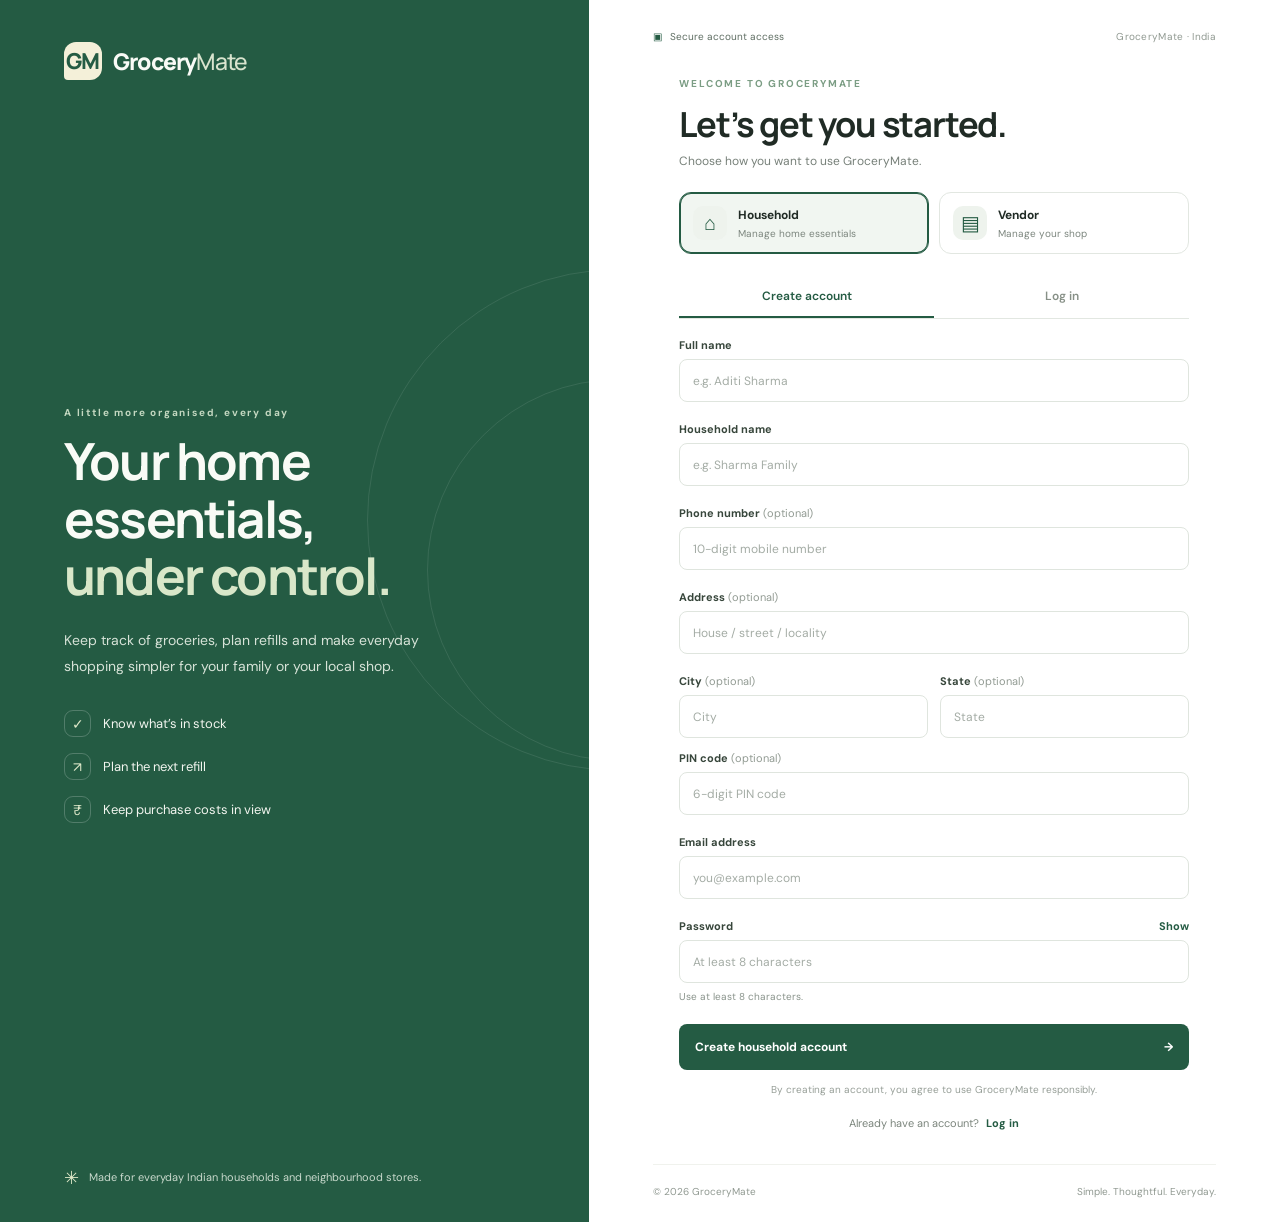
==== src/main/resources/static/user-dashboard.html @ ab4fe879 "feat: initial commit for GroceryMate project" ====
<!DOCTYPE html>
<html lang="en">
<head>
    <meta charset="UTF-8">
    <meta name="viewport" content="width=device-width, initial-scale=1">
    <title>GroceryMate | User Dashboard</title>
    <link rel="stylesheet" href="dashboard.css">
</head>
<body>
<header>
    <h1>GroceryMate</h1>
    <nav>
        <a href="#essentials">My Essentials</a>
        <a href="#alerts">Low Stock</a>
        <a href="#add-item">Add Item</a>
        <button onclick="logout()">Logout</button>
    </nav>
</header>

<main>
    <h2 id="welcome">My Household Dashboard</h2>
    <p>Manage household essentials and predict when they need replenishing.</p>

    <section class="stats">
        <article><h3>Tracked Essentials</h3><p id="totalItems">0</p></article>
        <article><h3>Low Stock</h3><p id="lowItems">0</p></article>
        <article><h3>Monthly Spending</h3><p id="monthlySpend">₹0.00</p></article>
        <article><h3>Upcoming Purchases</h3><p id="upcomingItems">0</p></article>
    </section>

    <section id="essentials">
        <h2>My Household Essentials</h2>
        <p class="legend">
            <span class="stock-dot green"></span> More than 7 days
            <span class="stock-dot amber"></span> 4–7 days
            <span class="stock-dot red"></span> 0–3 days
        </p>
        <div class="table-scroll">
            <table>
                <thead>
                <tr>
                    <th>Item</th>
                    <th>Remaining Stock</th>
                    <th>Estimated Duration</th>
                    <th>Stock Status</th>
                    <th>Purchase Date</th>
                    <th>Last Purchase Price</th>
                    <th>Estimated Refill</th>
                    <th>Reminder Days</th>
                    <th>Next Stock Check</th>
                </tr>
                </thead>
                <tbody id="itemsBody">
                    <tr><td colspan="9">Loading items...</td></tr>
                </tbody>
            </table>
        </div>
    </section>

    <section id="alerts">
        <h2>Low-Stock Alerts</h2>
        <ul id="alertsList"></ul>
    </section>

    <section id="upcoming">
        <h2>Upcoming Purchases</h2>
        <ul id="upcomingList"></ul>
    </section>

    <section id="add-item">
        <h2>Add Household Essential</h2>
        <p>Enter the item information below. Fields marked * are required.</p>

        <form id="itemForm">
            <div class="form-grid">
                <div class="field">
                    <label for="itemName">Item Name *</label>
                    <input id="itemName" name="item_name" maxlength="255" required placeholder="e.g. Atta">
                </div>

                <div class="field">
                    <label for="quantity">Remaining Quantity *</label>
                    <input id="quantity" name="quantity_remaining" type="number" min="0" step="0.01" required placeholder="e.g. 5">
                </div>

                <div class="field">
                    <label for="unit">Unit *</label>
                    <select id="unit" name="unit" required>
                        <option value="kg">Kilogram (kg)</option>
                        <option value="g">Gram (g)</option>
                        <option value="L">Litre (L)</option>
                        <option value="ml">Millilitre (ml)</option>
                        <option value="packet">Packet</option>
                        <option value="piece">Piece</option>
                        <option value="bottle">Bottle</option>
                        <option value="unit">Unit</option>
                    </select>
                </div>

                <div class="field">
                    <label for="purchaseDate">Purchase Date</label>
                    <input id="purchaseDate" name="purchase_date" type="date">
                </div>

                <div class="field">
                    <label for="lastPrice">Last Purchase Price (₹)</label>
                    <input id="lastPrice" name="last_purchase_price" type="number" min="0" step="0.01" placeholder="e.g. 250">
                </div>

                <div class="field">
                    <label for="duration">Expected Duration (days) *</label>
                    <input id="duration" name="expected_duration_days" type="number" min="1" step="1" value="30" required>
                </div>

                <div class="field">
                    <label for="refillDate">Estimated Refill Date</label>
                    <input id="refillDate" name="estimated_refill_date" type="date">
                </div>

                <div class="field">
                    <label for="reminderDays">Reminder Before (days) *</label>
                    <input id="reminderDays" name="reminder_days_before" type="number" min="0" step="1" value="3" required>
                </div>

                <div class="field">
                    <label for="stockCheck">Next Stock Check</label>
                    <input id="stockCheck" name="next_stock_check_at" type="datetime-local">
                </div>
            </div>

            <!-- Dedicated container for buttons -->
            <div class="form-actions">
                <button type="submit">Save Item</button>
                <button type="reset" class="secondary">Clear Form</button>
            </div>
        </form>
        <p id="message" role="status" aria-live="polite"></p>
    </section>
</main>

<script src="api.js"></script>
<script src="user-dashboard.js"></script>
</body>
</html>


<!-- 
<!DOCTYPE html>
<html lang="en">
<head>
    <meta charset="UTF-8">
    <meta name="viewport" content="width=device-width, initial-scale=1">
    <title>GroceryMate | User Dashboard</title>
    <link rel="stylesheet" href="dashboard.css">
</head>
<body>
<header>
    <h1>GroceryMate</h1>
    <nav>
        <a href="#essentials">My Essentials</a>
        <a href="#alerts">Low Stock</a>
        <a href="#add-item">Add Item</a>
        <button onclick="logout()">Logout</button>
    </nav>
</header>

<main>
    <h2 id="welcome">My Household Dashboard</h2>
    <p>Manage household essentials and predict when they need replenishing.</p>

    <section class="stats">
        <article><h3>Tracked Essentials</h3><p id="totalItems">0</p></article>
        <article><h3>Low Stock</h3><p id="lowItems">0</p></article>
        <article><h3>Monthly Spending</h3><p id="monthlySpend">₹0.00</p></article>
        <article><h3>Upcoming Purchases</h3><p id="upcomingItems">0</p></article>
    </section>

    <section id="essentials">
        <h2>My Household Essentials</h2>
        <p class="legend">
            <span class="stock-dot green"></span> More than 7 days
            <span class="stock-dot amber"></span> 4–7 days
            <span class="stock-dot red"></span> 0–3 days
        </p>
        <div class="table-scroll">
            <table>
                <thead>
                <tr>
                    <th>Item</th>
                    <th>Remaining Stock</th>
                    <th>Estimated Duration</th>
                    <th>Stock Status</th>
                    <th>Purchase Date</th>
                    <th>Last Purchase Price</th>
                    <th>Estimated Refill</th>
                    <th>Reminder Days</th>
                    <th>Next Stock Check</th>
                </tr>
                </thead>
                <tbody id="itemsBody">
                    <tr><td colspan="9">Loading items...</td></tr>
                </tbody>
            </table>
        </div>
    </section>

    <section id="alerts">
        <h2>Low-Stock Alerts</h2>
        <ul id="alertsList"></ul>
    </section>

    <section id="upcoming">
        <h2>Upcoming Purchases</h2>
        <ul id="upcomingList"></ul>
    </section>

    <section id="add-item">
        <h2>Add Household Essential</h2>
        <p>Enter the item information below. Fields marked * are required.</p>

        <form id="itemForm">
            <div class="form-grid">
                <div class="field">
                    <label for="itemName">Item Name *</label>
                    <input id="itemName" name="item_name"
                           maxlength="255" required placeholder="e.g. Atta">
                </div>

                <div class="field">
                    <label for="quantity">Remaining Quantity *</label>
                    <input id="quantity" name="quantity_remaining"
                           type="number" min="0" step="0.01" required
                           placeholder="e.g. 5">
                </div>

                <div class="field">
                    <label for="unit">Unit *</label>
                    <select id="unit" name="unit" required>
                        <option value="kg">Kilogram (kg)</option>
                        <option value="g">Gram (g)</option>
                        <option value="L">Litre (L)</option>
                        <option value="ml">Millilitre (ml)</option>
                        <option value="packet">Packet</option>
                        <option value="piece">Piece</option>
                        <option value="bottle">Bottle</option>
                        <option value="unit">Unit</option>
                    </select>
                </div>

                <div class="field">
                    <label for="purchaseDate">Purchase Date</label>
                    <input id="purchaseDate" name="purchase_date" type="date">
                </div>

                <div class="field">
                    <label for="lastPrice">Last Purchase Price (₹)</label>
                    <input id="lastPrice" name="last_purchase_price"
                           type="number" min="0" step="0.01"
                           placeholder="e.g. 250">
                </div>

                <div class="field">
                    <label for="duration">Expected Duration (days) *</label>
                    <input id="duration" name="expected_duration_days"
                           type="number" min="1" step="1" value="30" required>
                </div>

                <div class="field">
                    <label for="refillDate">Estimated Refill Date</label>
                    <input id="refillDate" name="estimated_refill_date"
                           type="date">
                </div>

                <div class="field">
                    <label for="reminderDays">Reminder Before (days) *</label>
                    <input id="reminderDays" name="reminder_days_before"
                           type="number" min="0" step="1" value="3" required>
                </div>

                <div class="field">
                    <label for="stockCheck">Next Stock Check</label>
                    <input id="stockCheck" name="next_stock_check_at"
                           type="datetime-local">
                </div>
            </div>

            <button type="submit">Save Item</button>
            <button type="reset" class="secondary">Clear Form</button>
        </form>
        <p id="message" role="status" aria-live="polite"></p>
    </section>
</main>

<script src="api.js"></script>
<script src="user-dashboard.js"></script>
</body>
</html> -->
---- src/main/resources/static/dashboard.css ----
body {
    margin: 0;
    font-family: Arial, sans-serif;
    background: #f4f8f4;
    color: #203329;
}

header {
    background: #17643c;
    color: white;
    padding: 18px 5%;
    display: flex;
    justify-content: space-between;
    align-items: center;
    flex-wrap: wrap;
}

header h1 {
    margin: 0;
}

nav {
    display: flex;
    gap: 16px;
    align-items: center;
    flex-wrap: wrap;
}

nav a {
    color: white;
    text-decoration: none;
    font-weight: 500;
}

button {
    background: #23834e;
    color: white;
    border: none;
    border-radius: 7px;
    padding: 10px 18px;
    cursor: pointer;
    font-size: 14px;
    font-weight: 600;
    transition: background 0.2s ease;
}

button:hover {
    background: #1c6d3f;
}

header button {
    background: white;
    color: #17643c;
}

header button:hover {
    background: #eaf1ec;
}

main {
    max-width: 1150px;
    margin: 30px auto;
    padding: 0 20px;
}

.stats {
    display: grid;
    grid-template-columns: repeat(4, minmax(0, 1fr));
    gap: 16px;
    margin: 20px 0;
}

article, section {
    background: white;
    padding: 20px;
    border-radius: 12px;
    box-shadow: 0 2px 9px rgba(0, 0, 0, 0.04);
    margin-bottom: 20px;
}

article p {
    font-size: 26px;
    font-weight: bold;
    color: #17643c;
    margin: 8px 0 0 0;
}

article h3 {
    margin: 0;
    font-size: 14px;
    color: #556c5d;
}

/* Form Styles */
form {
    display: block;
    width: 100%;
}

.form-grid {
    display: grid;
    grid-template-columns: repeat(3, minmax(0, 1fr));
    gap: 16px;
    margin: 20px 0;
}

.field {
    display: flex;
    flex-direction: column;
    gap: 7px;
}

.field label {
    font-size: 14px;
    font-weight: 600;
}

.field input,
.field select {
    width: 100%;
    min-width: 0;
    box-sizing: border-box;
    padding: 11px;
    border: 1px solid #ccd9ce;
    border-radius: 7px;
    background: white;
    font-size: 14px;
}

.field input:focus,
.field select:focus {
    outline: none;
    border-color: #23834e;
    box-shadow: 0 0 0 2px rgba(35, 131, 78, 0.15);
}

/* Button Placement & Actions */
.form-actions {
    display: flex;
    align-items: center;
    justify-content: flex-start;
    gap: 12px;
    margin-top: 20px;
}

.form-actions button {
    min-width: 130px;
    padding: 12px 20px;
    font-size: 15px;
}

button.secondary {
    background: #e8eee9;
    color: #203329;
}

button.secondary:hover {
    background: #d9e2db;
}

/* Table Styles */
.table-scroll {
    width: 100%;
    overflow-x: auto;
}

table {
    width: 100%;
    border-collapse: collapse;
}

.table-scroll table {
    min-width: 1000px;
}

th, td {
    text-align: left;
    padding: 12px;
    border-bottom: 1px solid #e4ece5;
}

th {
    background: #fafdfa;
    font-weight: 600;
}

/* Stock Badges & Indicators */
.stock-badge {
    display: inline-block;
    padding: 6px 9px;
    border-radius: 20px;
    font-weight: 700;
    font-size: 12px;
    white-space: nowrap;
}

.stock-badge.green {
    background: #c8edcf;
    color: #17642b;
}

.stock-badge.amber {
    background: #ffe5a3;
    color: #795500;
}

.stock-badge.red {
    background: #ffcaca;
    color: #a01818;
}

.stock-dot {
    display: inline-block;
    width: 10px;
    height: 10px;
    border-radius: 50%;
    margin-left: 12px;
    margin-right: 4px;
}

.stock-dot:first-child {
    margin-left: 0;
}

.stock-dot.green { background: #23843e; }
.stock-dot.amber { background: #d99a00; }
.stock-dot.red { background: #d62828; }

.legend {
    font-size: 13px;
    color: #45574a;
}

/* Lists & Alerts */
#alertsList,
#upcomingList {
    padding-left: 0;
    list-style: none;
}

#alertsList li,
#upcomingList li {
    margin: 9px 0;
    padding: 12px;
    border-radius: 8px;
}

#alertsList li {
    background: #fff0df;
    border-left: 4px solid #d99a00;
}

#alertsList li.critical {
    background: #ffebeb;
    border-left-color: #d62828;
}

#upcomingList li {
    background: #f0f7f2;
    border-left: 4px solid #23834e;
}

#message {
    margin-top: 14px;
    font-weight: 600;
    overflow-wrap: anywhere;
}

/* Responsive Breakpoints */
@media (max-width: 800px) {
    .form-grid {
        grid-template-columns: repeat(2, minmax(0, 1fr));
    }
    .stats {
        grid-template-columns: repeat(2, minmax(0, 1fr));
    }
}

@media (max-width: 480px) {
    .form-grid {
        grid-template-columns: 1fr;
    }
    .form-actions {
        flex-direction: column;
    }
    .form-actions button {
        width: 100%;
    }
    .stats {
        grid-template-columns: 1fr 1fr;
        gap: 8px;
    }
    article, section {
        padding: 14px;
    }
}

/* 
body {
    margin: 0;
    font-family: Arial, sans-serif;
    background: #f4f8f4;
    color: #203329;
}

header {
    background: #17643c;
    color: white;
    padding: 18px 5%;
    display: flex;
    justify-content: space-between;
    align-items: center;
    flex-wrap: wrap;
}

header h1 { margin: 0; }

nav {
    display: flex;
    gap: 16px;
    flex-wrap: wrap;
}

nav a {
    color: white;
    text-decoration: none;
}

button {
    background: #23834e;
    color: white;
    border: none;
    border-radius: 7px;
    padding: 10px 15px;
    cursor: pointer;
}

header button { background: white; color: #17643c; }

main {
    max-width: 1150px;
    margin: 30px auto;
    padding: 0 20px;
}

.stats {
    display: grid;
    grid-template-columns: repeat(4, minmax(0, 1fr));
    gap: 16px;
    margin: 20px 0;
}

article, section {
    background: white;
    padding: 20px;
    border-radius: 12px;
    box-shadow: 0 2px 9px #0000000b;
    margin-bottom: 20px;
}

article p {
    font-size: 26px;
    font-weight: bold;
    color: #17643c;
}

form {
    display: flex;
    gap: 10px;
    flex-wrap: wrap;
}

input {
    padding: 11px;
    border: 1px solid #ccd9ce;
    border-radius: 7px;
    min-width: 140px;
}

table {
    width: 100%;
    border-collapse: collapse;
}

th, td {
    text-align: left;
    padding: 12px;
    border-bottom: 1px solid #e4ece5;
}

@media (max-width: 750px) {
    .stats { grid-template-columns: repeat(2, minmax(0, 1fr)); }
    main { padding: 0 12px; }
    table { font-size: 13px; }
}

@media (max-width: 420px) {
    .stats { grid-template-columns: 1fr 1fr; gap: 8px; }
    article, section { padding: 12px; }
}

/* Expanded household inventory form */
.form-grid {
    display: grid;
    grid-template-columns: repeat(3, minmax(0, 1fr));
    gap: 16px;
    margin: 20px 0;
}

.field {
    display: flex;
    flex-direction: column;
    gap: 7px;
}

.field label {
    font-size: 14px;
    font-weight: 600;
}

.field input,
.field select {
    width: 100%;
    min-width: 0;
    box-sizing: border-box;
    padding: 11px;
    border: 1px solid #ccd9ce;
    border-radius: 7px;
    background: white;
}

button.secondary {
    background: #e8eee9;
    color: #203329;
    margin-left: 6px;
}

.table-scroll {
    width: 100%;
    overflow-x: auto;
}

.table-scroll table {
    min-width: 1100px;
}

.stock-row-green {
    background: #eaf7ed;
}

.stock-row-amber {
    background: #fff5dc;
}

.stock-row-red {
    background: #ffebeb;
}

.stock-badge {
    display: inline-block;
    padding: 6px 9px;
    border-radius: 20px;
    font-weight: 700;
    font-size: 12px;
    white-space: nowrap;
}

.stock-badge.green {
    background: #c8edcf;
    color: #17642b;
}

.stock-badge.amber {
    background: #ffe5a3;
    color: #795500;
}

.stock-badge.red {
    background: #ffcaca;
    color: #a01818;
}

.stock-dot {
    display: inline-block;
    width: 10px;
    height: 10px;
    border-radius: 50%;
    margin-left: 12px;
    margin-right: 4px;
}

.stock-dot.green { background: #23843e; }
.stock-dot.amber { background: #d99a00; }
.stock-dot.red { background: #d62828; }

.legend {
    font-size: 13px;
    color: #45574a;
}

#alertsList li,
#upcomingList li {
    margin: 9px 0;
    padding: 12px;
    border-radius: 8px;
}

#alertsList li {
    background: #fff0df;
    border-left: 4px solid #d99a00;
}

#alertsList li.critical {
    background: #ffebeb;
    border-left-color: #d62828;
}

#message {
    overflow-wrap: anywhere;
}

@media (max-width: 800px) {
    .form-grid {
        grid-template-columns: repeat(2, minmax(0, 1fr));
    }
}

@media (max-width: 480px) {
    .form-grid {
        grid-template-columns: 1fr;
    }
}

 */
---- src/main/resources/static/dashboard.css ----
body {
    margin: 0;
    font-family: Arial, sans-serif;
    background: #f4f8f4;
    color: #203329;
}

header {
    background: #17643c;
    color: white;
    padding: 18px 5%;
    display: flex;
    justify-content: space-between;
    align-items: center;
    flex-wrap: wrap;
}

header h1 {
    margin: 0;
}

nav {
    display: flex;
    gap: 16px;
    align-items: center;
    flex-wrap: wrap;
}

nav a {
    color: white;
    text-decoration: none;
    font-weight: 500;
}

button {
    background: #23834e;
    color: white;
    border: none;
    border-radius: 7px;
    padding: 10px 18px;
    cursor: pointer;
    font-size: 14px;
    font-weight: 600;
    transition: background 0.2s ease;
}

button:hover {
    background: #1c6d3f;
}

header button {
    background: white;
    color: #17643c;
}

header button:hover {
    background: #eaf1ec;
}

main {
    max-width: 1150px;
    margin: 30px auto;
    padding: 0 20px;
}

.stats {
    display: grid;
    grid-template-columns: repeat(4, minmax(0, 1fr));
    gap: 16px;
    margin: 20px 0;
}

article, section {
    background: white;
    padding: 20px;
    border-radius: 12px;
    box-shadow: 0 2px 9px rgba(0, 0, 0, 0.04);
    margin-bottom: 20px;
}

article p {
    font-size: 26px;
    font-weight: bold;
    color: #17643c;
    margin: 8px 0 0 0;
}

article h3 {
    margin: 0;
    font-size: 14px;
    color: #556c5d;
}

/* Form Styles */
form {
    display: block;
    width: 100%;
}

.form-grid {
    display: grid;
    grid-template-columns: repeat(3, minmax(0, 1fr));
    gap: 16px;
    margin: 20px 0;
}

.field {
    display: flex;
    flex-direction: column;
    gap: 7px;
}

.field label {
    font-size: 14px;
    font-weight: 600;
}

.field input,
.field select {
    width: 100%;
    min-width: 0;
    box-sizing: border-box;
    padding: 11px;
    border: 1px solid #ccd9ce;
    border-radius: 7px;
    background: white;
    font-size: 14px;
}

.field input:focus,
.field select:focus {
    outline: none;
    border-color: #23834e;
    box-shadow: 0 0 0 2px rgba(35, 131, 78, 0.15);
}

/* Button Placement & Actions */
.form-actions {
    display: flex;
    align-items: center;
    justify-content: flex-start;
    gap: 12px;
    margin-top: 20px;
}

.form-actions button {
    min-width: 130px;
    padding: 12px 20px;
    font-size: 15px;
}

button.secondary {
    background: #e8eee9;
    color: #203329;
}

button.secondary:hover {
    background: #d9e2db;
}

/* Table Styles */
.table-scroll {
    width: 100%;
    overflow-x: auto;
}

table {
    width: 100%;
    border-collapse: collapse;
}

.table-scroll table {
    min-width: 1000px;
}

th, td {
    text-align: left;
    padding: 12px;
    border-bottom: 1px solid #e4ece5;
}

th {
    background: #fafdfa;
    font-weight: 600;
}

/* Stock Badges & Indicators */
.stock-badge {
    display: inline-block;
    padding: 6px 9px;
    border-radius: 20px;
    font-weight: 700;
    font-size: 12px;
    white-space: nowrap;
}

.stock-badge.green {
    background: #c8edcf;
    color: #17642b;
}

.stock-badge.amber {
    background: #ffe5a3;
    color: #795500;
}

.stock-badge.red {
    background: #ffcaca;
    color: #a01818;
}

.stock-dot {
    display: inline-block;
    width: 10px;
    height: 10px;
    border-radius: 50%;
    margin-left: 12px;
    margin-right: 4px;
}

.stock-dot:first-child {
    margin-left: 0;
}

.stock-dot.green { background: #23843e; }
.stock-dot.amber { background: #d99a00; }
.stock-dot.red { background: #d62828; }

.legend {
    font-size: 13px;
    color: #45574a;
}

/* Lists & Alerts */
#alertsList,
#upcomingList {
    padding-left: 0;
    list-style: none;
}

#alertsList li,
#upcomingList li {
    margin: 9px 0;
    padding: 12px;
    border-radius: 8px;
}

#alertsList li {
    background: #fff0df;
    border-left: 4px solid #d99a00;
}

#alertsList li.critical {
    background: #ffebeb;
    border-left-color: #d62828;
}

#upcomingList li {
    background: #f0f7f2;
    border-left: 4px solid #23834e;
}

#message {
    margin-top: 14px;
    font-weight: 600;
    overflow-wrap: anywhere;
}

/* Responsive Breakpoints */
@media (max-width: 800px) {
    .form-grid {
        grid-template-columns: repeat(2, minmax(0, 1fr));
    }
    .stats {
        grid-template-columns: repeat(2, minmax(0, 1fr));
    }
}

@media (max-width: 480px) {
    .form-grid {
        grid-template-columns: 1fr;
    }
    .form-actions {
        flex-direction: column;
    }
    .form-actions button {
        width: 100%;
    }
    .stats {
        grid-template-columns: 1fr 1fr;
        gap: 8px;
    }
    article, section {
        padding: 14px;
    }
}

/* 
body {
    margin: 0;
    font-family: Arial, sans-serif;
    background: #f4f8f4;
    color: #203329;
}

header {
    background: #17643c;
    color: white;
    padding: 18px 5%;
    display: flex;
    justify-content: space-between;
    align-items: center;
    flex-wrap: wrap;
}

header h1 { margin: 0; }

nav {
    display: flex;
    gap: 16px;
    flex-wrap: wrap;
}

nav a {
    color: white;
    text-decoration: none;
}

button {
    background: #23834e;
    color: white;
    border: none;
    border-radius: 7px;
    padding: 10px 15px;
    cursor: pointer;
}

header button { background: white; color: #17643c; }

main {
    max-width: 1150px;
    margin: 30px auto;
    padding: 0 20px;
}

.stats {
    display: grid;
    grid-template-columns: repeat(4, minmax(0, 1fr));
    gap: 16px;
    margin: 20px 0;
}

article, section {
    background: white;
    padding: 20px;
    border-radius: 12px;
    box-shadow: 0 2px 9px #0000000b;
    margin-bottom: 20px;
}

article p {
    font-size: 26px;
    font-weight: bold;
    color: #17643c;
}

form {
    display: flex;
    gap: 10px;
    flex-wrap: wrap;
}

input {
    padding: 11px;
    border: 1px solid #ccd9ce;
    border-radius: 7px;
    min-width: 140px;
}

table {
    width: 100%;
    border-collapse: collapse;
}

th, td {
    text-align: left;
    padding: 12px;
    border-bottom: 1px solid #e4ece5;
}

@media (max-width: 750px) {
    .stats { grid-template-columns: repeat(2, minmax(0, 1fr)); }
    main { padding: 0 12px; }
    table { font-size: 13px; }
}

@media (max-width: 420px) {
    .stats { grid-template-columns: 1fr 1fr; gap: 8px; }
    article, section { padding: 12px; }
}

/* Expanded household inventory form */
.form-grid {
    display: grid;
    grid-template-columns: repeat(3, minmax(0, 1fr));
    gap: 16px;
    margin: 20px 0;
}

.field {
    display: flex;
    flex-direction: column;
    gap: 7px;
}

.field label {
    font-size: 14px;
    font-weight: 600;
}

.field input,
.field select {
    width: 100%;
    min-width: 0;
    box-sizing: border-box;
    padding: 11px;
    border: 1px solid #ccd9ce;
    border-radius: 7px;
    background: white;
}

button.secondary {
    background: #e8eee9;
    color: #203329;
    margin-left: 6px;
}

.table-scroll {
    width: 100%;
    overflow-x: auto;
}

.table-scroll table {
    min-width: 1100px;
}

.stock-row-green {
    background: #eaf7ed;
}

.stock-row-amber {
    background: #fff5dc;
}

.stock-row-red {
    background: #ffebeb;
}

.stock-badge {
    display: inline-block;
    padding: 6px 9px;
    border-radius: 20px;
    font-weight: 700;
    font-size: 12px;
    white-space: nowrap;
}

.stock-badge.green {
    background: #c8edcf;
    color: #17642b;
}

.stock-badge.amber {
    background: #ffe5a3;
    color: #795500;
}

.stock-badge.red {
    background: #ffcaca;
    color: #a01818;
}

.stock-dot {
    display: inline-block;
    width: 10px;
    height: 10px;
    border-radius: 50%;
    margin-left: 12px;
    margin-right: 4px;
}

.stock-dot.green { background: #23843e; }
.stock-dot.amber { background: #d99a00; }
.stock-dot.red { background: #d62828; }

.legend {
    font-size: 13px;
    color: #45574a;
}

#alertsList li,
#upcomingList li {
    margin: 9px 0;
    padding: 12px;
    border-radius: 8px;
}

#alertsList li {
    background: #fff0df;
    border-left: 4px solid #d99a00;
}

#alertsList li.critical {
    background: #ffebeb;
    border-left-color: #d62828;
}

#message {
    overflow-wrap: anywhere;
}

@media (max-width: 800px) {
    .form-grid {
        grid-template-columns: repeat(2, minmax(0, 1fr));
    }
}

@media (max-width: 480px) {
    .form-grid {
        grid-template-columns: 1fr;
    }
}

 */
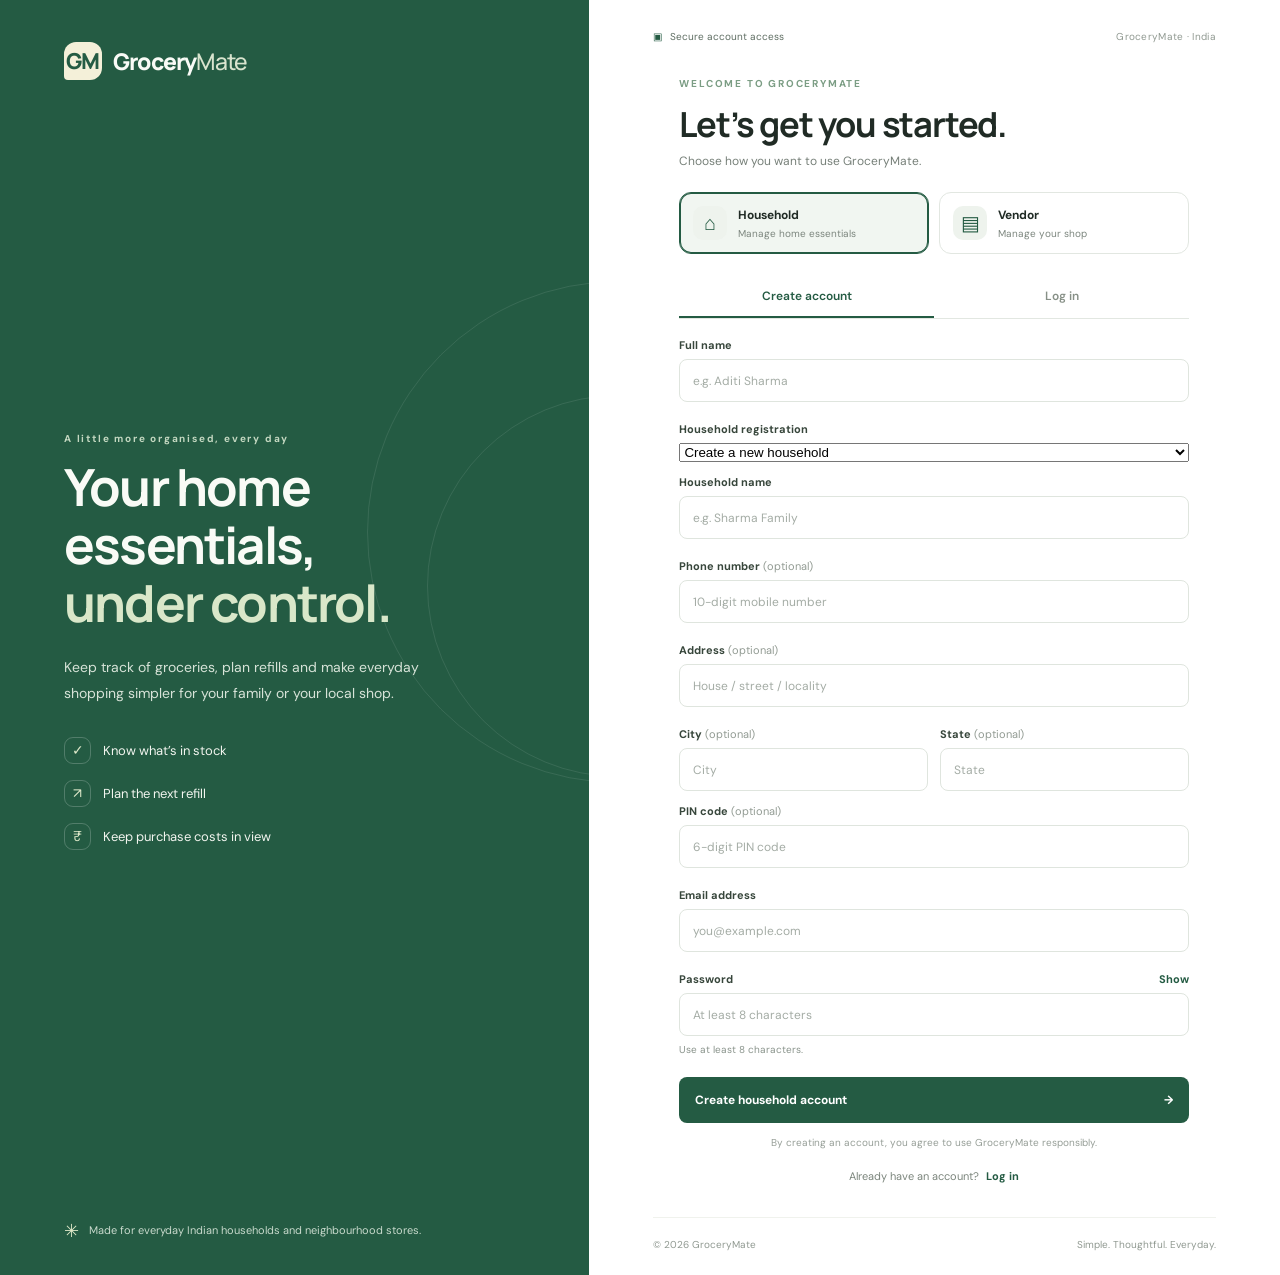
==== commit b10aa031: "feat: implement vendor workflows, product catalog, and household member invitations" ====
--- a/src/main/resources/static/user-dashboard.html
+++ b/src/main/resources/static/user-dashboard.html
@@ -9,11 +9,49 @@
 <body>
 <header>
     <h1>GroceryMate</h1>
-    <nav>
+    
+    <nav class="dashboard-nav">
+        <a href="#household-management">Household</a>
+        <a href="#request-items">Request Items</a>
         <a href="#essentials">My Essentials</a>
         <a href="#alerts">Low Stock</a>
         <a href="#add-item">Add Item</a>
-        <button onclick="logout()">Logout</button>
+
+        <div class="notification-area">
+            <button
+                type="button"
+                id="notificationBell"
+                class="notification-bell"
+                aria-label="Notifications, 0 unread"
+                aria-expanded="false"
+                aria-controls="notificationPanel">
+                <span aria-hidden="true">♧</span>
+                <span id="notificationBadge" class="notification-badge" hidden>0</span>
+            </button>
+
+            <section
+                id="notificationPanel"
+                class="notification-panel"
+                aria-label="Notifications"
+                hidden>
+                <div class="notification-panel-header">
+                    <h2>Notifications</h2>
+                    <button
+                        type="button"
+                        id="markAllNotificationsRead"
+                        class="notification-text-button">
+                        Mark all read
+                    </button>
+                </div>
+
+                <p id="notificationStatus" role="status" aria-live="polite"></p>
+                <ul id="notificationList" class="notification-list">
+                    <li>Loading notifications...</li>
+                </ul>
+            </section>
+        </div>
+
+        <button type="button" onclick="logout()">Logout</button>
     </nav>
 </header>
 
@@ -27,7 +65,195 @@
         <article><h3>Monthly Spending</h3><p id="monthlySpend">₹0.00</p></article>
         <article><h3>Upcoming Purchases</h3><p id="upcomingItems">0</p></article>
     </section>
-
+    
+    <!-- ---------------- Spending Analytics ---------------- -->
+    <section id="spending-analytics" class="spending-analytics">
+        <div class="analytics-heading">
+            <div>
+                <h2>Spending Analytics</h2>
+                <p>Understand your household's spending patterns.</p>
+            </div>
+            <span id="analyticsPeriod" class="analytics-period">Last 6 months</span>
+        </div>
+
+        <p id="analyticsStatus" class="analytics-status"
+        role="status" aria-live="polite">
+            Loading spending analytics...
+        </p>
+
+        <div id="spendingComparison" class="spending-comparison" hidden>
+            
+            <article class="analytics-stat">
+                <h3 id="analyticsCurrentLabel">Current Month</h3>
+                <p id="analyticsCurrentTotal">₹0.00</p>
+                <span>Recorded purchase spending</span>
+                <p id="currentMonthPurchaseCount" class="purchase-count">
+                    Loading purchase count...
+                </p>
+            </article>
+
+            <article class="analytics-stat">
+                <h3 id="analyticsPreviousLabel">Previous Month</h3>
+                <p id="analyticsPreviousTotal">₹0.00</p>
+                <span>Recorded purchase spending</span>
+            </article>
+
+            <article class="analytics-stat">
+                <h3>Monthly Difference</h3>
+                <p id="analyticsDifference">₹0.00</p>
+                <span id="analyticsChangeNote">Compared with previous month</span>
+            </article>
+        </div>
+
+        <div id="analyticsInsights" class="analytics-insights" hidden>
+            <h3>Spending Insight</h3>
+            <p id="analyticsInsightText"></p>
+        </div>
+
+        <div class="analytics-charts">
+            <article class="analytics-chart-card">
+                <h3>Six-Month Spending Trend</h3>
+                <p class="analytics-description">
+                    Total recorded purchases for each month.
+                </p>
+                <div id="monthlyTrendChart" class="monthly-trend-chart"
+                    aria-label="Monthly spending trend"></div>
+            </article>
+
+            <article class="analytics-chart-card">
+                <h3>Top-Spending Items</h3>
+                <p class="analytics-description">
+                    Your highest-spending items this month.
+                </p>
+                <div id="spendingByItemChart" class="spending-item-chart"
+                    aria-label="Spending by item"></div>
+            </article>
+        </div>
+    </section>
+
+    <section id="household-management">
+        <h2>Household Management</h2>
+        <p>
+            Invite someone to join your household. Each invitation can be
+            used once and expires after 24 hours.
+        </p>
+
+        <div id="invitationOwnerNotice" role="status" aria-live="polite">
+            Only the household owner can generate invitations.
+        </div>
+
+        <div class="invitation-actions">
+            <button type="button" id="generateInvitationButton">
+                Generate Invitation
+            </button>
+
+            <button type="button" id="copyInvitationButton" hidden>
+                Copy Code
+            </button>
+        </div>
+
+        <div id="invitationResult" hidden>
+            <label for="invitationCodeDisplay">Invitation Code</label>
+            <input
+                id="invitationCodeDisplay"
+                type="text"
+                readonly
+                aria-label="Generated invitation code"
+            >
+            <p>
+                Share this code privately with the person joining your household.
+            </p>
+        </div>
+
+        <p id="invitationMessage" role="status" aria-live="polite"></p>
+    </section>
+
+    <section id="household-members-section" class="household-members-section">
+        <div class="household-members-header">
+            <div>
+                <h3>Household Members</h3>
+                <p>People who currently share your household.</p>
+            </div>
+
+            <button type="button" id="refreshHouseholdMembers">
+                Refresh
+            </button>
+        </div>
+
+        <p id="householdMembersStatus" role="status" aria-live="polite">
+            Loading household members...
+        </p>
+
+        <div id="householdMembersList" class="household-members-list"></div>
+    </section>
+
+    <section id="request-items" class="request-items-section">
+        <h2>Request Items from Vendors</h2>
+        <p>
+            Request groceries for your household. A suitable vendor will be
+            assigned when available.
+        </p>
+
+        <form id="requestItemForm">
+            <div class="form-grid">
+                <div class="field">
+                    <label for="requestItemName">Item Name *</label>
+                    <input
+                        id="requestItemName"
+                        name="requested_item_name"
+                        maxlength="255"
+                        required
+                        placeholder="e.g. Moong Dal">
+                </div>
+
+                <div class="field">
+                    <label for="requestQuantity">Quantity *</label>
+                    <input
+                        id="requestQuantity"
+                        name="requested_quantity"
+                        type="number"
+                        min="0.01"
+                        step="0.01"
+                        required
+                        placeholder="e.g. 2">
+                </div>
+
+                <div class="field">
+                    <label for="requestUnit">Unit *</label>
+                    <select id="requestUnit" name="unit" required>
+                        <option value="kg">Kilogram (kg)</option>
+                        <option value="g">Gram (g)</option>
+                        <option value="L">Litre (L)</option>
+                        <option value="ml">Millilitre (ml)</option>
+                        <option value="packet">Packet</option>
+                        <option value="piece">Piece</option>
+                        <option value="bottle">Bottle</option>
+                        <option value="unit">Unit</option>
+                    </select>
+                </div>
+
+                <div class="field">
+                    <label for="requestNotes">Notes (optional)</label>
+                    <input
+                        id="requestNotes"
+                        name="notes"
+                        maxlength="255"
+                        placeholder="Brand preference or instructions">
+                </div>
+            </div>
+
+            <div class="form-actions">
+                <button type="submit" id="submitItemRequest">
+                    Submit Request
+                </button>
+                <button type="reset" class="secondary">
+                    Clear Form
+                </button>
+            </div>
+        </form>
+
+        <p id="requestItemMessage" role="status" aria-live="polite"></p>
+    </section>
     <section id="essentials">
         <h2>My Household Essentials</h2>
         <p class="legend">
@@ -35,6 +261,7 @@
             <span class="stock-dot amber"></span> 4–7 days
             <span class="stock-dot red"></span> 0–3 days
         </p>
+        
         <div class="table-scroll">
             <table>
                 <thead>
@@ -43,18 +270,24 @@
                     <th>Remaining Stock</th>
                     <th>Estimated Duration</th>
                     <th>Stock Status</th>
-                    <th>Purchase Date</th>
-                    <th>Last Purchase Price</th>
+                    <th>Last Purchase Date</th>
+                    <th>Last Quantity Purchased</th>
+                    <th>Price per Unit</th>
+                    <th>Last Purchase Total</th>
                     <th>Estimated Refill</th>
                     <th>Reminder Days</th>
                     <th>Next Stock Check</th>
+                    <th>Actions</th>
                 </tr>
                 </thead>
                 <tbody id="itemsBody">
-                    <tr><td colspan="9">Loading items...</td></tr>
+                    <tr>
+                        <td colspan="12">Loading items...</td>
+                    </tr>
                 </tbody>
             </table>
         </div>
+
     </section>
 
     <section id="alerts">
@@ -79,8 +312,27 @@
                 </div>
 
                 <div class="field">
-                    <label for="quantity">Remaining Quantity *</label>
-                    <input id="quantity" name="quantity_remaining" type="number" min="0" step="0.01" required placeholder="e.g. 5">
+                    <label for="quantity">Quantity Purchased *</label>
+                    <input id="quantity"
+                        name="quantity_purchased"
+                        type="number"
+                        min="0.01"
+                        step="0.01"
+                        required
+                        placeholder="e.g. 10">
+                </div>
+                
+                <div class="field">
+                    <label for="lowStockThreshold">Low-Stock Threshold</label>
+                    <input
+                        id="lowStockThreshold"
+                        name="low_stock_threshold"
+                        type="number"
+                        min="0"
+                        step="0.01"
+                        placeholder="e.g. 2">
+                    <small>Alert when remaining stock reaches this quantity.
+                    Leave blank to use prediction-based alerts only.</small>
                 </div>
 
                 <div class="field">
@@ -98,13 +350,19 @@
                 </div>
 
                 <div class="field">
-                    <label for="purchaseDate">Purchase Date</label>
-                    <input id="purchaseDate" name="purchase_date" type="date">
-                </div>
-
-                <div class="field">
-                    <label for="lastPrice">Last Purchase Price (₹)</label>
-                    <input id="lastPrice" name="last_purchase_price" type="number" min="0" step="0.01" placeholder="e.g. 250">
+                    <label for="purchaseDate">Purchase Date *</label>
+                    <input id="purchaseDate" name="purchase_date" type="date" required>
+                </div>
+
+                <div class="field">
+                    <label for="totalPurchaseCost">Total Purchase Cost (₹) *</label>
+                    <input id="totalPurchaseCost"
+                        name="total_purchase_cost"
+                        type="number"
+                        min="0"
+                        step="0.01"
+                        required
+                        placeholder="e.g. 600">
                 </div>
 
                 <div class="field">
@@ -142,156 +400,3 @@
 <script src="user-dashboard.js"></script>
 </body>
 </html>
-
-
-<!-- 
-<!DOCTYPE html>
-<html lang="en">
-<head>
-    <meta charset="UTF-8">
-    <meta name="viewport" content="width=device-width, initial-scale=1">
-    <title>GroceryMate | User Dashboard</title>
-    <link rel="stylesheet" href="dashboard.css">
-</head>
-<body>
-<header>
-    <h1>GroceryMate</h1>
-    <nav>
-        <a href="#essentials">My Essentials</a>
-        <a href="#alerts">Low Stock</a>
-        <a href="#add-item">Add Item</a>
-        <button onclick="logout()">Logout</button>
-    </nav>
-</header>
-
-<main>
-    <h2 id="welcome">My Household Dashboard</h2>
-    <p>Manage household essentials and predict when they need replenishing.</p>
-
-    <section class="stats">
-        <article><h3>Tracked Essentials</h3><p id="totalItems">0</p></article>
-        <article><h3>Low Stock</h3><p id="lowItems">0</p></article>
-        <article><h3>Monthly Spending</h3><p id="monthlySpend">₹0.00</p></article>
-        <article><h3>Upcoming Purchases</h3><p id="upcomingItems">0</p></article>
-    </section>
-
-    <section id="essentials">
-        <h2>My Household Essentials</h2>
-        <p class="legend">
-            <span class="stock-dot green"></span> More than 7 days
-            <span class="stock-dot amber"></span> 4–7 days
-            <span class="stock-dot red"></span> 0–3 days
-        </p>
-        <div class="table-scroll">
-            <table>
-                <thead>
-                <tr>
-                    <th>Item</th>
-                    <th>Remaining Stock</th>
-                    <th>Estimated Duration</th>
-                    <th>Stock Status</th>
-                    <th>Purchase Date</th>
-                    <th>Last Purchase Price</th>
-                    <th>Estimated Refill</th>
-                    <th>Reminder Days</th>
-                    <th>Next Stock Check</th>
-                </tr>
-                </thead>
-                <tbody id="itemsBody">
-                    <tr><td colspan="9">Loading items...</td></tr>
-                </tbody>
-            </table>
-        </div>
-    </section>
-
-    <section id="alerts">
-        <h2>Low-Stock Alerts</h2>
-        <ul id="alertsList"></ul>
-    </section>
-
-    <section id="upcoming">
-        <h2>Upcoming Purchases</h2>
-        <ul id="upcomingList"></ul>
-    </section>
-
-    <section id="add-item">
-        <h2>Add Household Essential</h2>
-        <p>Enter the item information below. Fields marked * are required.</p>
-
-        <form id="itemForm">
-            <div class="form-grid">
-                <div class="field">
-                    <label for="itemName">Item Name *</label>
-                    <input id="itemName" name="item_name"
-                           maxlength="255" required placeholder="e.g. Atta">
-                </div>
-
-                <div class="field">
-                    <label for="quantity">Remaining Quantity *</label>
-                    <input id="quantity" name="quantity_remaining"
-                           type="number" min="0" step="0.01" required
-                           placeholder="e.g. 5">
-                </div>
-
-                <div class="field">
-                    <label for="unit">Unit *</label>
-                    <select id="unit" name="unit" required>
-                        <option value="kg">Kilogram (kg)</option>
-                        <option value="g">Gram (g)</option>
-                        <option value="L">Litre (L)</option>
-                        <option value="ml">Millilitre (ml)</option>
-                        <option value="packet">Packet</option>
-                        <option value="piece">Piece</option>
-                        <option value="bottle">Bottle</option>
-                        <option value="unit">Unit</option>
-                    </select>
-                </div>
-
-                <div class="field">
-                    <label for="purchaseDate">Purchase Date</label>
-                    <input id="purchaseDate" name="purchase_date" type="date">
-                </div>
-
-                <div class="field">
-                    <label for="lastPrice">Last Purchase Price (₹)</label>
-                    <input id="lastPrice" name="last_purchase_price"
-                           type="number" min="0" step="0.01"
-                           placeholder="e.g. 250">
-                </div>
-
-                <div class="field">
-                    <label for="duration">Expected Duration (days) *</label>
-                    <input id="duration" name="expected_duration_days"
-                           type="number" min="1" step="1" value="30" required>
-                </div>
-
-                <div class="field">
-                    <label for="refillDate">Estimated Refill Date</label>
-                    <input id="refillDate" name="estimated_refill_date"
-                           type="date">
-                </div>
-
-                <div class="field">
-                    <label for="reminderDays">Reminder Before (days) *</label>
-                    <input id="reminderDays" name="reminder_days_before"
-                           type="number" min="0" step="1" value="3" required>
-                </div>
-
-                <div class="field">
-                    <label for="stockCheck">Next Stock Check</label>
-                    <input id="stockCheck" name="next_stock_check_at"
-                           type="datetime-local">
-                </div>
-            </div>
-
-            <button type="submit">Save Item</button>
-            <button type="reset" class="secondary">Clear Form</button>
-        </form>
-        <p id="message" role="status" aria-live="polite"></p>
-    </section>
-</main>
-
-<script src="api.js"></script>
-<script src="user-dashboard.js"></script>
-</body>
-</html> -->
--- a/src/main/resources/static/dashboard.css
+++ b/src/main/resources/static/dashboard.css
@@ -1,35 +1,34 @@
+
+/* =========================================================
+   1. GLOBAL STYLES
+   ========================================================= */
+
+* {
+    box-sizing: border-box;
+}
+
+html {
+    scroll-behavior: smooth;
+    scroll-padding-top: 150px;
+}
+
 body {
     margin: 0;
     font-family: Arial, sans-serif;
     background: #f4f8f4;
     color: #203329;
-}
-
-header {
-    background: #17643c;
-    color: white;
-    padding: 18px 5%;
-    display: flex;
-    justify-content: space-between;
-    align-items: center;
-    flex-wrap: wrap;
-}
-
-header h1 {
-    margin: 0;
-}
-
-nav {
-    display: flex;
-    gap: 16px;
-    align-items: center;
-    flex-wrap: wrap;
-}
-
-nav a {
-    color: white;
-    text-decoration: none;
-    font-weight: 500;
+    line-height: 1.5;
+}
+
+[hidden] {
+    display: none !important;
+}
+
+button,
+input,
+select,
+textarea {
+    font: inherit;
 }
 
 button {
@@ -41,11 +40,84 @@
     cursor: pointer;
     font-size: 14px;
     font-weight: 600;
-    transition: background 0.2s ease;
+    transition: background 0.2s ease, transform 0.15s ease;
 }
 
 button:hover {
     background: #1c6d3f;
+}
+
+button:focus-visible,
+a:focus-visible,
+input:focus-visible,
+select:focus-visible,
+textarea:focus-visible {
+    outline: 3px solid #75b991;
+    outline-offset: 3px;
+}
+
+button:disabled {
+    opacity: 0.6;
+    cursor: not-allowed;
+    transform: none;
+}
+
+button.secondary {
+    background: #e8eee9;
+    color: #203329;
+}
+
+button.secondary:hover {
+    background: #d9e2db;
+}
+
+
+/* =========================================================
+   2. HEADER AND NAVIGATION
+   ========================================================= */
+
+header {
+    position: sticky;
+    top: 0;
+    z-index: 1000;
+
+    display: flex;
+    align-items: center;
+    justify-content: space-between;
+    flex-wrap: wrap;
+    gap: 12px;
+
+    padding: 16px 5%;
+    background: #17643c;
+    color: white;
+
+    box-shadow: 0 3px 12px rgba(0, 0, 0, 0.08);
+}
+
+header h1 {
+    margin: 0;
+    font-size: clamp(24px, 3vw, 36px);
+    line-height: 1.2;
+}
+
+.dashboard-nav {
+    display: flex;
+    align-items: center;
+    flex-wrap: wrap;
+    gap: 12px;
+}
+
+.dashboard-nav a,
+nav a {
+    color: white;
+    text-decoration: none;
+    font-weight: 500;
+}
+
+.dashboard-nav a:hover,
+nav a:hover {
+    text-decoration: underline;
+    text-underline-offset: 4px;
 }
 
 header button {
@@ -57,11 +129,50 @@
     background: #eaf1ec;
 }
 
+
+/* =========================================================
+   3. MAIN LAYOUT AND SECTIONS
+   ========================================================= */
+
 main {
-    max-width: 1150px;
-    margin: 30px auto;
-    padding: 0 20px;
-}
+    width: 100%;
+    max-width: 1400px;
+    margin: 24px auto;
+    padding: 0 24px;
+}
+
+main > section {
+    min-width: 0;
+    margin-bottom: 22px;
+    padding: 22px;
+
+    background: white;
+    border: 1px solid #edf1ed;
+    border-radius: 12px;
+
+    box-shadow: 0 2px 9px rgba(0, 0, 0, 0.04);
+}
+
+main > h2 {
+    margin-bottom: 8px;
+}
+
+main > p {
+    color: #556c5d;
+}
+
+section h2 {
+    color: #203329;
+}
+
+section h3 {
+    color: #344b3b;
+}
+
+
+/* =========================================================
+   4. DASHBOARD STATISTICS
+   ========================================================= */
 
 .stats {
     display: grid;
@@ -70,31 +181,41 @@
     margin: 20px 0;
 }
 
-article, section {
+.stats article {
+    min-width: 0;
+    margin: 0;
+    padding: 20px;
+
     background: white;
-    padding: 20px;
+    border: 1px solid #e3ebe4;
     border-radius: 12px;
+
     box-shadow: 0 2px 9px rgba(0, 0, 0, 0.04);
-    margin-bottom: 20px;
-}
-
-article p {
-    font-size: 26px;
+}
+
+.stats article h3 {
+    margin: 0;
+    color: #556c5d;
+    font-size: 14px;
+}
+
+.stats article p {
+    margin: 8px 0 0;
+    color: #17643c;
+    font-size: clamp(22px, 2.5vw, 28px);
     font-weight: bold;
-    color: #17643c;
-    margin: 8px 0 0 0;
-}
-
-article h3 {
-    margin: 0;
-    font-size: 14px;
-    color: #556c5d;
-}
-
-/* Form Styles */
+    overflow-wrap: anywhere;
+}
+
+
+/* =========================================================
+   5. FORMS AND INPUT FIELDS
+   ========================================================= */
+
 form {
     display: block;
     width: 100%;
+    min-width: 0;
 }
 
 .form-grid {
@@ -107,6 +228,7 @@
 .field {
     display: flex;
     flex-direction: column;
+    min-width: 0;
     gap: 7px;
 }
 
@@ -119,11 +241,13 @@
 .field select {
     width: 100%;
     min-width: 0;
-    box-sizing: border-box;
     padding: 11px;
+
     border: 1px solid #ccd9ce;
     border-radius: 7px;
+
     background: white;
+    color: #203329;
     font-size: 14px;
 }
 
@@ -134,11 +258,17 @@
     box-shadow: 0 0 0 2px rgba(35, 131, 78, 0.15);
 }
 
-/* Button Placement & Actions */
+.field small {
+    color: #68756d;
+    font-size: 12px;
+    line-height: 1.5;
+}
+
 .form-actions {
     display: flex;
     align-items: center;
     justify-content: flex-start;
+    flex-wrap: wrap;
     gap: 12px;
     margin-top: 20px;
 }
@@ -149,89 +279,213 @@
     font-size: 15px;
 }
 
-button.secondary {
-    background: #e8eee9;
-    color: #203329;
-}
-
-button.secondary:hover {
-    background: #d9e2db;
-}
-
-/* Table Styles */
-.table-scroll {
-    width: 100%;
-    overflow-x: auto;
-}
-
-table {
-    width: 100%;
-    border-collapse: collapse;
-}
-
-.table-scroll table {
-    min-width: 1000px;
-}
-
-th, td {
-    text-align: left;
-    padding: 12px;
-    border-bottom: 1px solid #e4ece5;
-}
-
-th {
-    background: #fafdfa;
+#message {
+    margin-top: 14px;
     font-weight: 600;
-}
-
-/* Stock Badges & Indicators */
-.stock-badge {
-    display: inline-block;
-    padding: 6px 9px;
-    border-radius: 20px;
-    font-weight: 700;
-    font-size: 12px;
-    white-space: nowrap;
-}
-
-.stock-badge.green {
-    background: #c8edcf;
-    color: #17642b;
-}
-
-.stock-badge.amber {
-    background: #ffe5a3;
-    color: #795500;
-}
-
-.stock-badge.red {
-    background: #ffcaca;
-    color: #a01818;
+    overflow-wrap: anywhere;
+}
+
+
+/* =========================================================
+   6. HOUSEHOLD ESSENTIALS TABLE
+   ========================================================= */
+
+#essentials {
+    min-width: 0;
+    scroll-margin-top: 150px;
+}
+
+#essentials > h2 {
+    margin-top: 0;
+    margin-bottom: 12px;
+}
+
+/* Stock duration legend */
+
+.legend {
+    display: flex;
+    align-items: center;
+    flex-wrap: wrap;
+    gap: 8px;
+    margin: 0 0 16px;
+
+    color: #45574a;
+    font-size: 13px;
 }
 
 .stock-dot {
     display: inline-block;
     width: 10px;
     height: 10px;
+    margin-left: 12px;
+    margin-right: 2px;
     border-radius: 50%;
-    margin-left: 12px;
-    margin-right: 4px;
+    flex-shrink: 0;
 }
 
 .stock-dot:first-child {
     margin-left: 0;
 }
 
-.stock-dot.green { background: #23843e; }
-.stock-dot.amber { background: #d99a00; }
-.stock-dot.red { background: #d62828; }
-
-.legend {
+.stock-dot.green {
+    background: #23843e;
+}
+
+.stock-dot.amber {
+    background: #d99a00;
+}
+
+.stock-dot.red {
+    background: #d62828;
+}
+
+/* Table scrolling container.
+   IMPORTANT: HTML uses .table-scroll, not .table-container. */
+
+#essentials .table-scroll {
+    position: relative;
+    width: 100%;
+    max-width: 100%;
+    overflow-x: auto;
+    overflow-y: visible;
+    -webkit-overflow-scrolling: touch;
+    border-radius: 6px;
+}
+
+/* Inventory table */
+
+#essentials table {
+    width: 100%;
+    min-width: 1150px;
+    border-collapse: separate;
+    border-spacing: 0;
+    table-layout: auto;
+}
+
+#essentials th,
+#essentials td {
+    padding: 10px 12px;
+    text-align: left;
+    vertical-align: middle;
+    border-bottom: 1px solid #e4ece5;
     font-size: 13px;
-    color: #45574a;
-}
-
-/* Lists & Alerts */
+}
+
+#essentials th {
+    background: #fafdfa;
+    color: #263a2d;
+    font-weight: 700;
+    line-height: 1.3;
+    white-space: normal;
+}
+
+#essentials td {
+    overflow-wrap: anywhere;
+}
+
+/* Preserve readable stock values and badges */
+
+.stock-badge {
+    display: inline-block;
+    max-width: 100%;
+    padding: 6px 9px;
+    border-radius: 20px;
+
+    font-size: 12px;
+    font-weight: 700;
+    line-height: 1.3;
+    white-space: nowrap;
+}
+
+.stock-badge.green {
+    background: #c8edcf;
+    color: #17642b;
+}
+
+.stock-badge.amber {
+    background: #ffe5a3;
+    color: #795500;
+}
+
+.stock-badge.red {
+    background: #ffcaca;
+    color: #a01818;
+}
+
+/* Inventory row status colors */
+
+.stock-row-green {
+    background: #eaf7ed;
+}
+
+.stock-row-amber {
+    background: #fff5dc;
+}
+
+.stock-row-red {
+    background: #ffebeb;
+}
+
+/* Keep the Actions column visible when scrolling horizontally.
+   This assumes Actions is the last column in each table row. */
+
+#essentials th:last-child,
+#essentials td:last-child {
+    position: sticky;
+    right: 0;
+    z-index: 2;
+
+    min-width: 150px;
+    background: #ffffff;
+    box-shadow: -5px 0 8px rgba(0, 0, 0, 0.06);
+}
+
+#essentials th:last-child {
+    z-index: 3;
+    background: #fafdfa;
+}
+
+/* Match the sticky Actions cell to the stock row */
+
+#essentials tr.stock-row-green td:last-child {
+    background: #eaf7ed;
+}
+
+#essentials tr.stock-row-amber td:last-child {
+    background: #fff5dc;
+}
+
+#essentials tr.stock-row-red td:last-child {
+    background: #ffebeb;
+}
+
+/* Keep action buttons readable and usable */
+
+#essentials td:last-child button {
+    display: inline-block;
+    max-width: 100%;
+    margin: 3px 4px 3px 0;
+    padding: 8px 10px;
+    font-size: 12px;
+    white-space: nowrap;
+}
+
+/* Ensure long item names do not force the whole page wider */
+
+#essentials td:first-child {
+    min-width: 90px;
+}
+
+
+/* =========================================================
+   7. LOW-STOCK ALERTS AND UPCOMING PURCHASES
+   ========================================================= */
+
+#alerts,
+#upcoming {
+    scroll-margin-top: 150px;
+}
+
 #alertsList,
 #upcomingList {
     padding-left: 0;
@@ -243,6 +497,7 @@
     margin: 9px 0;
     padding: 12px;
     border-radius: 8px;
+    overflow-wrap: anywhere;
 }
 
 #alertsList li {
@@ -255,280 +510,1188 @@
     border-left-color: #d62828;
 }
 
+#alertsList li.prediction-pending {
+    background: #f1f5f9;
+    color: #475569;
+    border-left: 3px solid #94a3b8;
+}
+
 #upcomingList li {
     background: #f0f7f2;
     border-left: 4px solid #23834e;
 }
 
-#message {
-    margin-top: 14px;
-    font-weight: 600;
+
+/* =========================================================
+   8. NOTIFICATION BELL AND DROPDOWN
+   ========================================================= */
+
+.notification-area {
+    position: relative;
+    display: inline-flex;
+    align-items: center;
+    flex-shrink: 0;
+}
+
+.notification-bell {
+    position: relative;
+    display: inline-flex;
+    align-items: center;
+    justify-content: center;
+
+    min-width: 44px;
+    min-height: 44px;
+    padding: 8px 12px;
+
+    border: 1px solid #d8e2d8;
+    border-radius: 10px;
+
+    background: white;
+    color: #244b35;
+    font-size: 24px;
+}
+
+.notification-bell:hover {
+    background: #f0f7f1;
+}
+
+.notification-badge {
+    position: absolute;
+    top: -6px;
+    right: -6px;
+
+    min-width: 20px;
+    height: 20px;
+    padding: 0 5px;
+
+    border-radius: 999px;
+    background: #c62828;
+    color: white;
+
+    font-size: 12px;
+    font-weight: 700;
+    line-height: 20px;
+    text-align: center;
+}
+
+.notification-panel {
+    position: absolute;
+    top: calc(100% + 10px);
+    right: 0;
+    z-index: 1100;
+
+    width: min(360px, calc(100vw - 32px));
+    max-height: min(440px, calc(100dvh - 100px));
+    overflow-y: auto;
+
+    padding: 16px;
+    border: 1px solid #dce5dc;
+    border-radius: 14px;
+
+    background: white;
+    color: #253329;
+    box-shadow: 0 10px 30px rgba(0, 0, 0, 0.14);
+}
+
+.notification-panel-header {
+    display: flex;
+    justify-content: space-between;
+    align-items: center;
+    gap: 12px;
+    margin-bottom: 10px;
+}
+
+.notification-panel-header h2 {
+    margin: 0;
+    font-size: 18px;
+}
+
+.notification-text-button {
+    padding: 6px 8px;
+    background: transparent;
+    color: #24643b;
+    font-size: 13px;
+}
+
+.notification-text-button:hover {
+    background: #f0f7f1;
+}
+
+.notification-list {
+    margin: 0;
+    padding: 0;
+    list-style: none;
+}
+
+.notification-item {
+    padding: 12px 4px;
+    border-bottom: 1px solid #edf0ed;
     overflow-wrap: anywhere;
 }
 
-/* Responsive Breakpoints */
-@media (max-width: 800px) {
-    .form-grid {
-        grid-template-columns: repeat(2, minmax(0, 1fr));
-    }
-    .stats {
-        grid-template-columns: repeat(2, minmax(0, 1fr));
-    }
-}
-
-@media (max-width: 480px) {
-    .form-grid {
-        grid-template-columns: 1fr;
-    }
-    .form-actions {
-        flex-direction: column;
-    }
-    .form-actions button {
-        width: 100%;
-    }
-    .stats {
-        grid-template-columns: 1fr 1fr;
-        gap: 8px;
-    }
-    article, section {
-        padding: 14px;
-    }
-}
-
-/* 
-body {
-    margin: 0;
-    font-family: Arial, sans-serif;
-    background: #f4f8f4;
-    color: #203329;
-}
-
-header {
-    background: #17643c;
-    color: white;
-    padding: 18px 5%;
+.notification-item:last-child {
+    border-bottom: 0;
+}
+
+.notification-item.unread {
+    padding: 12px 8px;
+    border-radius: 8px;
+    background: #f3f8f3;
+}
+
+.notification-message {
+    margin: 0 0 8px;
+    font-size: 14px;
+    line-height: 1.45;
+}
+
+.notification-meta {
     display: flex;
     justify-content: space-between;
     align-items: center;
     flex-wrap: wrap;
-}
-
-header h1 { margin: 0; }
-
-nav {
+    gap: 8px;
+
+    color: #68766b;
+    font-size: 12px;
+}
+
+.notification-read-button {
+    padding: 5px 8px;
+    border: 1px solid #d8e2d8;
+    border-radius: 6px;
+    background: white;
+    color: #24643b;
+    font-size: 12px;
+}
+
+#notificationStatus {
+    margin: 6px 0;
+    font-size: 13px;
+}
+
+
+/* =========================================================
+   9. HOUSEHOLD MANAGEMENT AND INVITATIONS
+   ========================================================= */
+
+#household-management {
+    border: 1px solid #dce9df;
+    scroll-margin-top: 150px;
+}
+
+#household-management > p {
+    line-height: 1.6;
+}
+
+#invitationOwnerNotice {
+    margin: 14px 0;
+    padding: 12px;
+    border-radius: 8px;
+
+    background: #f0f7f2;
+    color: #365642;
+    font-size: 14px;
+}
+
+.invitation-actions {
     display: flex;
-    gap: 16px;
     flex-wrap: wrap;
-}
-
-nav a {
-    color: white;
-    text-decoration: none;
-}
-
-button {
-    background: #23834e;
-    color: white;
-    border: none;
-    border-radius: 7px;
-    padding: 10px 15px;
-    cursor: pointer;
-}
-
-header button { background: white; color: #17643c; }
-
-main {
-    max-width: 1150px;
-    margin: 30px auto;
-    padding: 0 20px;
-}
-
-.stats {
-    display: grid;
-    grid-template-columns: repeat(4, minmax(0, 1fr));
-    gap: 16px;
-    margin: 20px 0;
-}
-
-article, section {
-    background: white;
-    padding: 20px;
-    border-radius: 12px;
-    box-shadow: 0 2px 9px #0000000b;
-    margin-bottom: 20px;
-}
-
-article p {
-    font-size: 26px;
-    font-weight: bold;
-    color: #17643c;
-}
-
-form {
-    display: flex;
-    gap: 10px;
-    flex-wrap: wrap;
-}
-
-input {
-    padding: 11px;
+    gap: 12px;
+    margin: 16px 0;
+}
+
+#generateInvitationButton:disabled,
+#copyInvitationButton:disabled {
+    opacity: 0.6;
+    cursor: not-allowed;
+}
+
+#invitationResult {
+    margin-top: 18px;
+    padding: 16px;
+    border: 1px solid #cfe3d3;
+    border-radius: 10px;
+    background: #f5faf6;
+}
+
+#invitationResult label {
+    display: block;
+    margin-bottom: 8px;
+    font-weight: 600;
+}
+
+#invitationCodeDisplay {
+    width: 100%;
+    max-width: 360px;
+    padding: 12px;
+
     border: 1px solid #ccd9ce;
     border-radius: 7px;
-    min-width: 140px;
-}
-
-table {
-    width: 100%;
-    border-collapse: collapse;
-}
-
-th, td {
-    text-align: left;
-    padding: 12px;
-    border-bottom: 1px solid #e4ece5;
-}
-
-@media (max-width: 750px) {
-    .stats { grid-template-columns: repeat(2, minmax(0, 1fr)); }
-    main { padding: 0 12px; }
-    table { font-size: 13px; }
-}
-
-@media (max-width: 420px) {
-    .stats { grid-template-columns: 1fr 1fr; gap: 8px; }
-    article, section { padding: 12px; }
-}
-
-/* Expanded household inventory form */
-.form-grid {
+
+    background: white;
+    color: #17643c;
+    font-size: 18px;
+    font-weight: 700;
+    letter-spacing: 2px;
+}
+
+#invitationMessage {
+    font-weight: 600;
+    overflow-wrap: anywhere;
+}
+
+
+/* =========================================================
+   10. HOUSEHOLD MEMBERS
+   ========================================================= */
+
+.household-members-section {
+    margin-top: 24px;
+    padding: 20px;
+
+    border: 1px solid #e1e7e2;
+    border-radius: 14px;
+    background: white;
+}
+
+.household-members-header {
+    display: flex;
+    align-items: center;
+    justify-content: space-between;
+    flex-wrap: wrap;
+    gap: 16px;
+    margin-bottom: 12px;
+}
+
+.household-members-header h3 {
+    margin: 0 0 6px;
+    color: #20372a;
+}
+
+.household-members-header p {
+    margin: 0;
+    color: #68756d;
+    font-size: 14px;
+}
+
+#refreshHouseholdMembers {
+    flex-shrink: 0;
+}
+
+#householdMembersStatus {
+    margin: 12px 0;
+    color: #68756d;
+    font-size: 14px;
+}
+
+.household-members-list {
+    display: grid;
+    grid-template-columns: repeat(auto-fit, minmax(min(260px, 100%), 1fr));
+    gap: 12px;
+}
+
+.household-member-card {
+    display: flex;
+    align-items: center;
+    gap: 12px;
+
+    min-width: 0;
+    padding: 14px;
+
+    border: 1px solid #e5ebe6;
+    border-radius: 12px;
+    background: #fbfdfb;
+}
+
+.household-member-avatar {
+    display: flex;
+    flex-shrink: 0;
+    align-items: center;
+    justify-content: center;
+
+    width: 44px;
+    height: 44px;
+    border-radius: 50%;
+
+    background: #e0eee3;
+    color: #205c39;
+    font-size: 18px;
+    font-weight: 700;
+}
+
+.household-member-details {
+    flex: 1;
+    min-width: 0;
+}
+
+.household-member-details h4 {
+    margin: 0 0 4px;
+    color: #26382b;
+    font-size: 15px;
+    overflow-wrap: anywhere;
+}
+
+.household-member-email,
+.household-member-joined {
+    margin: 3px 0;
+    color: #68756d;
+    font-size: 12px;
+    overflow-wrap: anywhere;
+}
+
+.household-member-role {
+    flex-shrink: 0;
+    padding: 5px 9px;
+    border-radius: 20px;
+    font-size: 12px;
+    font-weight: 600;
+}
+
+.household-member-role.owner {
+    background: #dcece1;
+    color: #205c39;
+}
+
+.household-member-role.member {
+    background: #e8edf8;
+    color: #344f87;
+}
+
+
+/* =========================================================
+   11. SPENDING ANALYTICS
+   ========================================================= */
+
+.spending-analytics {
+    border: 1px solid #dce9df;
+    background: white;
+}
+
+.analytics-heading {
+    display: flex;
+    align-items: center;
+    justify-content: space-between;
+    flex-wrap: wrap;
+    gap: 12px;
+    margin-bottom: 18px;
+}
+
+.analytics-heading h2 {
+    margin: 0 0 6px;
+}
+
+.analytics-heading p {
+    margin: 0;
+    color: #68756d;
+    line-height: 1.5;
+}
+
+.analytics-period {
+    display: inline-block;
+    padding: 7px 11px;
+    border-radius: 20px;
+
+    background: #edf6ef;
+    color: #205c39;
+
+    font-size: 12px;
+    font-weight: 700;
+}
+
+.analytics-status {
+    color: #68756d;
+    font-size: 14px;
+}
+
+.spending-comparison {
     display: grid;
     grid-template-columns: repeat(3, minmax(0, 1fr));
-    gap: 16px;
+    gap: 14px;
     margin: 20px 0;
 }
 
-.field {
+.analytics-stat {
+    min-width: 0;
+    margin: 0;
+    padding: 18px;
+
+    border: 1px solid #e3ebe4;
+    border-radius: 12px;
+
+    background: #fbfdfb;
+    box-shadow: none;
+}
+
+.analytics-stat h3 {
+    margin: 0 0 10px;
+    color: #68756d;
+    font-size: 13px;
+}
+
+.analytics-stat p {
+    margin: 0 0 8px;
+    color: #205c39;
+    font-size: clamp(20px, 2.5vw, 27px);
+    overflow-wrap: anywhere;
+}
+
+.analytics-stat span {
+    display: block;
+    color: #68756d;
+    font-size: 12px;
+    line-height: 1.5;
+}
+
+.analytics-stat .spending-increased {
+    color: #b42318;
+}
+
+.analytics-stat .spending-decreased {
+    color: #17642b;
+}
+
+.analytics-stat .purchase-count {
+    margin-top: 5px;
+    color: #64756b;
+    font-size: 12px;
+    font-weight: 500;
+    line-height: 1.5;
+}
+
+.trend-value.no-purchases {
+    color: #6b7c72;
+    font-size: 11px;
+    font-weight: 500;
+    white-space: normal;
+}
+
+
+/* =========================================================
+   12. ANALYTICS INSIGHTS
+   ========================================================= */
+
+.analytics-insights {
+    margin: 18px 0 22px;
+    padding: 16px 18px;
+
+    border: 1px solid #dce9df;
+    border-left: 4px solid #23834e;
+    border-radius: 10px;
+
+    background: #f5faf6;
+}
+
+.analytics-insights h3 {
+    margin: 0 0 8px;
+    color: #205c39;
+    font-size: 15px;
+}
+
+.analytics-insights p {
+    margin: 0;
+    color: #344b3b;
+    line-height: 1.65;
+    overflow-wrap: anywhere;
+}
+
+
+/* =========================================================
+   13. ANALYTICS CHARTS
+   ========================================================= */
+
+.analytics-charts {
+    display: grid;
+    grid-template-columns: repeat(2, minmax(0, 1fr));
+    align-items: start;
+    gap: 18px;
+}
+
+.analytics-chart-card {
+    min-width: 0;
+    margin: 0;
+    padding: 18px;
+
+    border: 1px solid #e3ebe4;
+    border-radius: 12px;
+
+    background: white;
+    box-shadow: none;
+}
+
+.analytics-chart-card h3 {
+    margin: 0 0 6px;
+    color: #203329;
+    font-size: 16px;
+}
+
+.analytics-description {
+    margin: 0 0 20px;
+    color: #68756d;
+    font-size: 13px;
+    line-height: 1.5;
+}
+
+.monthly-trend-chart,
+.spending-item-chart {
     display: flex;
     flex-direction: column;
-    gap: 7px;
-}
-
-.field label {
-    font-size: 14px;
+    gap: 17px;
+    min-width: 0;
+}
+
+.trend-row {
+    display: grid;
+    grid-template-columns: 55px minmax(40px, 1fr) minmax(75px, auto);
+    align-items: center;
+    gap: 10px;
+}
+
+.trend-month,
+.trend-total {
+    color: #526257;
+    font-size: 12px;
+}
+
+.trend-total {
+    color: #203329;
+    font-weight: 700;
+    text-align: right;
+    overflow-wrap: anywhere;
+}
+
+.trend-track,
+.item-spending-track {
+    width: 100%;
+    height: 10px;
+    overflow: hidden;
+    border-radius: 20px;
+    background: #edf2ee;
+}
+
+.trend-bar,
+.item-spending-bar {
+    height: 100%;
+    border-radius: inherit;
+    background: #23834e;
+    transition: width 0.3s ease;
+}
+
+.item-spending-row {
+    display: flex;
+    flex-direction: column;
+    gap: 8px;
+    min-width: 0;
+}
+
+.item-spending-heading {
+    display: flex;
+    justify-content: space-between;
+    align-items: baseline;
+    gap: 12px;
+}
+
+.item-spending-name {
+    min-width: 0;
+    color: #344b3b;
+    font-size: 13px;
     font-weight: 600;
-}
-
-.field input,
-.field select {
+    overflow-wrap: anywhere;
+}
+
+.item-spending-total {
+    flex-shrink: 0;
+    color: #203329;
+    font-size: 13px;
+    font-weight: 700;
+}
+
+.item-spending-bar {
+    background: #4b8c68;
+}
+
+.item-spending-share {
+    color: #68756d;
+    font-size: 11px;
+}
+
+
+/* =========================================================
+   14. TABLET RESPONSIVENESS
+   ========================================================= */
+
+@media (max-width: 1000px) {
+    main {
+        padding-right: 18px;
+        padding-left: 18px;
+    }
+
+    header {
+        padding-right: 4%;
+        padding-left: 4%;
+    }
+
+    .dashboard-nav {
+        gap: 10px;
+    }
+
+    .stats {
+        grid-template-columns: repeat(2, minmax(0, 1fr));
+    }
+
+    .form-grid {
+        grid-template-columns: repeat(2, minmax(0, 1fr));
+    }
+
+    .analytics-charts {
+        grid-template-columns: 1fr;
+    }
+
+    .spending-comparison {
+        grid-template-columns: repeat(2, minmax(0, 1fr));
+    }
+
+    #essentials th,
+    #essentials td {
+        padding: 9px 8px;
+    }
+}
+
+
+/* =========================================================
+   15. MOBILE RESPONSIVENESS
+   ========================================================= */
+
+@media (max-width: 768px) {
+    html {
+        scroll-padding-top: 180px;
+    }
+
+    header {
+        align-items: flex-start;
+        flex-direction: column;
+        gap: 12px;
+        padding: 14px 18px;
+    }
+
+    header h1 {
+        font-size: 28px;
+    }
+
+    .dashboard-nav {
+        display: flex;
+        align-items: center;
+        flex-wrap: wrap;
+        width: 100%;
+        gap: 10px;
+    }
+
+    .dashboard-nav a {
+        font-size: 14px;
+    }
+
+    main {
+        margin: 18px auto;
+        padding: 0 12px;
+    }
+
+    main > section {
+        padding: 16px;
+        margin-bottom: 16px;
+    }
+
+    .form-grid {
+        grid-template-columns: repeat(2, minmax(0, 1fr));
+        gap: 12px;
+    }
+
+    .stats {
+        grid-template-columns: repeat(2, minmax(0, 1fr));
+        gap: 10px;
+    }
+
+    .stats article {
+        padding: 14px;
+    }
+
+    .stats article p {
+        font-size: 23px;
+    }
+
+    .analytics-charts {
+        grid-template-columns: 1fr;
+    }
+
+    .spending-comparison {
+        grid-template-columns: repeat(2, minmax(0, 1fr));
+    }
+
+    .analytics-chart-card {
+        padding: 15px;
+    }
+
+    .notification-panel {
+        position: fixed;
+        top: 90px;
+        right: 12px;
+        width: min(360px, calc(100vw - 24px));
+        max-height: calc(100dvh - 110px);
+    }
+
+    .household-members-section {
+        padding: 15px;
+    }
+
+    .household-members-list {
+        grid-template-columns: minmax(0, 1fr);
+    }
+
+    /* Keep the inventory scroll inside its own container */
+    #essentials .table-scroll {
+        width: 100%;
+        max-width: 100%;
+        overflow-x: auto;
+    }
+
+    #essentials table {
+        min-width: 1150px;
+    }
+
+    #essentials th,
+    #essentials td {
+        padding: 10px;
+        font-size: 13px;
+    }
+
+    #essentials th:last-child,
+    #essentials td:last-child {
+        min-width: 130px;
+    }
+
+    .trend-row {
+        grid-template-columns: 45px minmax(30px, 1fr) minmax(65px, auto);
+        gap: 7px;
+    }
+
+    .trend-month,
+    .trend-total {
+        font-size: 11px;
+    }
+
+    .analytics-stat {
+        padding: 15px;
+    }
+}
+
+
+/* =========================================================
+   16. SMALL MOBILE SCREENS
+   ========================================================= */
+
+@media (max-width: 480px) {
+    html {
+        scroll-padding-top: 200px;
+    }
+
+    header {
+        padding: 12px;
+    }
+
+    header h1 {
+        font-size: 25px;
+    }
+
+    .dashboard-nav {
+        gap: 8px;
+    }
+
+    .dashboard-nav a {
+        font-size: 13px;
+    }
+
+    .dashboard-nav > button {
+        padding: 9px 12px;
+    }
+
+    main {
+        margin: 12px auto;
+        padding: 0 8px;
+    }
+
+    main > section {
+        padding: 12px;
+        border-radius: 10px;
+    }
+
+    .stats {
+        grid-template-columns: repeat(2, minmax(0, 1fr));
+        gap: 8px;
+    }
+
+    .stats article {
+        padding: 12px;
+    }
+
+    .stats article h3 {
+        font-size: 12px;
+    }
+
+    .stats article p {
+        font-size: 21px;
+    }
+
+    .form-grid {
+        grid-template-columns: minmax(0, 1fr);
+    }
+
+    .form-actions {
+        flex-direction: column;
+        align-items: stretch;
+    }
+
+    .form-actions button {
+        width: 100%;
+    }
+
+    .invitation-actions {
+        flex-direction: column;
+    }
+
+    .invitation-actions button {
+        width: 100%;
+    }
+
+    .household-members-section {
+        padding: 12px;
+    }
+
+    .household-members-header {
+        align-items: flex-start;
+        gap: 10px;
+    }
+
+    .household-member-card {
+        gap: 9px;
+        padding: 11px;
+    }
+
+    .household-member-role {
+        font-size: 11px;
+    }
+
+    .spending-comparison {
+        grid-template-columns: minmax(0, 1fr);
+    }
+
+    .analytics-chart-card {
+        padding: 12px;
+    }
+
+    .analytics-stat {
+        padding: 13px;
+    }
+
+    .item-spending-heading {
+        gap: 8px;
+    }
+
+    .item-spending-name,
+    .item-spending-total {
+        font-size: 12px;
+    }
+
+    .notification-panel {
+        top: 80px;
+        right: 8px;
+        width: calc(100vw - 16px);
+    }
+
+    #essentials .legend {
+        align-items: flex-start;
+        gap: 6px;
+        line-height: 1.7;
+    }
+
+    #essentials th:last-child,
+    #essentials td:last-child {
+        min-width: 125px;
+    }
+}
+
+
+/* =========================================================
+   17. VERY NARROW SCREENS
+   ========================================================= */
+
+@media (max-width: 350px) {
+    .dashboard-nav {
+        gap: 7px;
+    }
+
+    .dashboard-nav a {
+        font-size: 12px;
+    }
+
+    .stats article {
+        padding: 9px;
+    }
+
+    .stats article h3 {
+        font-size: 11px;
+    }
+
+    .stats article p {
+        font-size: 19px;
+    }
+
+    .notification-bell {
+        min-width: 40px;
+        min-height: 40px;
+    }
+}
+
+/* =========================================
+   HOUSEHOLD ESSENTIALS TABLE
+   Laptop + Mobile Responsive Design
+========================================= */
+
+#essentials {
     width: 100%;
     min-width: 0;
     box-sizing: border-box;
-    padding: 11px;
-    border: 1px solid #ccd9ce;
-    border-radius: 7px;
-    background: white;
-}
-
-button.secondary {
-    background: #e8eee9;
+    overflow: hidden;
+}
+
+#essentials h2 {
+    margin-top: 0;
+    margin-bottom: 16px;
     color: #203329;
-    margin-left: 6px;
-}
-
-.table-scroll {
+    font-size: clamp(20px, 2vw, 26px);
+}
+
+#essentials .legend {
+    display: flex;
+    flex-wrap: wrap;
+    align-items: center;
+    gap: 8px 14px;
+    margin-bottom: 18px;
+}
+
+/* The actual wrapper used by your HTML */
+#essentials .table-scroll {
     width: 100%;
+    max-width: 100%;
     overflow-x: auto;
-}
-
-.table-scroll table {
-    min-width: 1100px;
-}
-
-.stock-row-green {
-    background: #eaf7ed;
-}
-
-.stock-row-amber {
-    background: #fff5dc;
-}
-
-.stock-row-red {
-    background: #ffebeb;
-}
-
-.stock-badge {
+    overflow-y: hidden;
+    -webkit-overflow-scrolling: touch;
+    border-radius: 8px;
+    scrollbar-width: thin;
+    scrollbar-color: #8b9990 #edf2ee;
+}
+
+/* Table sizing */
+#essentials .table-scroll table {
+    width: 100%;
+    min-width: 1050px;
+    border-collapse: separate;
+    border-spacing: 0;
+    table-layout: auto;
+}
+
+/* Table cells */
+#essentials .table-scroll th,
+#essentials .table-scroll td {
+    box-sizing: border-box;
+    padding: 12px 10px;
+    text-align: left;
+    vertical-align: middle;
+    border-bottom: 1px solid #dfe8e0;
+    overflow-wrap: anywhere;
+    line-height: 1.4;
+}
+
+#essentials .table-scroll th {
+    background: #f7fbf8;
+    color: #263b2d;
+    font-size: 13px;
+    font-weight: 700;
+    white-space: normal;
+}
+
+#essentials .table-scroll td {
+    color: #26372c;
+    font-size: 13px;
+}
+
+/* Subtle row colors remain visible */
+#essentials .table-scroll tbody tr:last-child td {
+    border-bottom: none;
+}
+
+#essentials .table-scroll tbody tr:hover {
+    filter: brightness(0.98);
+}
+
+/* Stock badges */
+#essentials .stock-badge {
     display: inline-block;
+    max-width: 100%;
     padding: 6px 9px;
     border-radius: 20px;
+    font-size: 11px;
+    line-height: 1.3;
+    white-space: normal;
+    overflow-wrap: anywhere;
+}
+
+/* =========================================
+   ACTIONS COLUMN — COMPACT AND VISIBLE
+========================================= */
+
+#essentials .table-scroll th:last-child,
+#essentials .table-scroll td:last-child {
+    width: 88px;
+    min-width: 88px;
+    max-width: 88px;
+    padding: 8px 6px;
+    text-align: center;
+    white-space: normal;
+}
+
+/* Consume button */
+#essentials .table-scroll td:last-child button {
+    display: inline-flex;
+    align-items: center;
+    justify-content: center;
+    width: 100%;
+    max-width: 76px;
+    min-width: 0;
+    min-height: 36px;
+    padding: 8px 5px;
+    margin: 0;
+    border-radius: 7px;
+    background: #23834e;
+    color: #fff;
+    font-size: 12px;
     font-weight: 700;
-    font-size: 12px;
-    white-space: nowrap;
-}
-
-.stock-badge.green {
-    background: #c8edcf;
-    color: #17642b;
-}
-
-.stock-badge.amber {
-    background: #ffe5a3;
-    color: #795500;
-}
-
-.stock-badge.red {
-    background: #ffcaca;
-    color: #a01818;
-}
-
-.stock-dot {
-    display: inline-block;
-    width: 10px;
-    height: 10px;
-    border-radius: 50%;
-    margin-left: 12px;
-    margin-right: 4px;
-}
-
-.stock-dot.green { background: #23843e; }
-.stock-dot.amber { background: #d99a00; }
-.stock-dot.red { background: #d62828; }
-
-.legend {
-    font-size: 13px;
-    color: #45574a;
-}
-
-#alertsList li,
-#upcomingList li {
-    margin: 9px 0;
-    padding: 12px;
-    border-radius: 8px;
-}
-
-#alertsList li {
-    background: #fff0df;
-    border-left: 4px solid #d99a00;
-}
-
-#alertsList li.critical {
-    background: #ffebeb;
-    border-left-color: #d62828;
-}
-
-#message {
+    line-height: 1.2;
+    white-space: normal;
     overflow-wrap: anywhere;
 }
 
-@media (max-width: 800px) {
-    .form-grid {
-        grid-template-columns: repeat(2, minmax(0, 1fr));
-    }
-}
-
-@media (max-width: 480px) {
-    .form-grid {
-        grid-template-columns: 1fr;
-    }
-}
-
- */
+#essentials .table-scroll td:last-child button:hover {
+    background: #17643c;
+}
+
+/* =========================================
+   LAPTOPS AND DESKTOPS
+========================================= */
+
+@media (min-width: 769px) {
+    #essentials .table-scroll table {
+        min-width: 1050px;
+    }
+
+    #essentials .table-scroll th,
+    #essentials .table-scroll td {
+        padding: 10px 8px;
+        font-size: 12px;
+    }
+
+    #essentials .table-scroll th:last-child,
+    #essentials .table-scroll td:last-child {
+        width: 84px;
+        min-width: 84px;
+        max-width: 84px;
+        padding: 8px 5px;
+    }
+
+    #essentials .table-scroll td:last-child button {
+        max-width: 74px;
+        font-size: 11px;
+    }
+}
+
+/* =========================================
+   MOBILE
+========================================= */
+
+@media (max-width: 768px) {
+    #essentials {
+        padding: 14px;
+    }
+
+    #essentials .table-scroll table {
+        /*
+         * Preserve readable data columns.
+         * Swipe horizontally to see the remaining columns.
+         */
+        min-width: 1000px;
+    }
+
+    #essentials .table-scroll th,
+    #essentials .table-scroll td {
+        padding: 10px 7px;
+        font-size: 12px;
+    }
+
+    #essentials .table-scroll th:last-child,
+    #essentials .table-scroll td:last-child {
+        width: 70px;
+        min-width: 70px;
+        max-width: 70px;
+        padding: 7px 4px;
+    }
+
+    #essentials .table-scroll td:last-child button {
+        width: 100%;
+        max-width: 62px;
+        min-height: 34px;
+        padding: 7px 3px;
+        font-size: 11px;
+    }
+
+    #essentials .stock-dot {
+        margin-left: 0;
+    }
+}
+
+/* =========================================
+   SMALL PHONES
+========================================= */
+
+@media (max-width: 420px) {
+    #essentials {
+        padding: 12px;
+    }
+
+    #essentials .legend {
+        font-size: 12px;
+        gap: 8px 10px;
+    }
+
+    #essentials .table-scroll table {
+        min-width: 960px;
+    }
+
+    #essentials .table-scroll th,
+    #essentials .table-scroll td {
+        padding: 9px 6px;
+        font-size: 11px;
+    }
+
+    #essentials .table-scroll th:last-child,
+    #essentials .table-scroll td:last-child {
+        width: 64px;
+        min-width: 64px;
+        max-width: 64px;
+        padding: 6px 3px;
+    }
+
+    #essentials .table-scroll td:last-child button {
+        max-width: 58px;
+        min-height: 32px;
+        padding: 6px 2px;
+        font-size: 10px;
+    }
+}
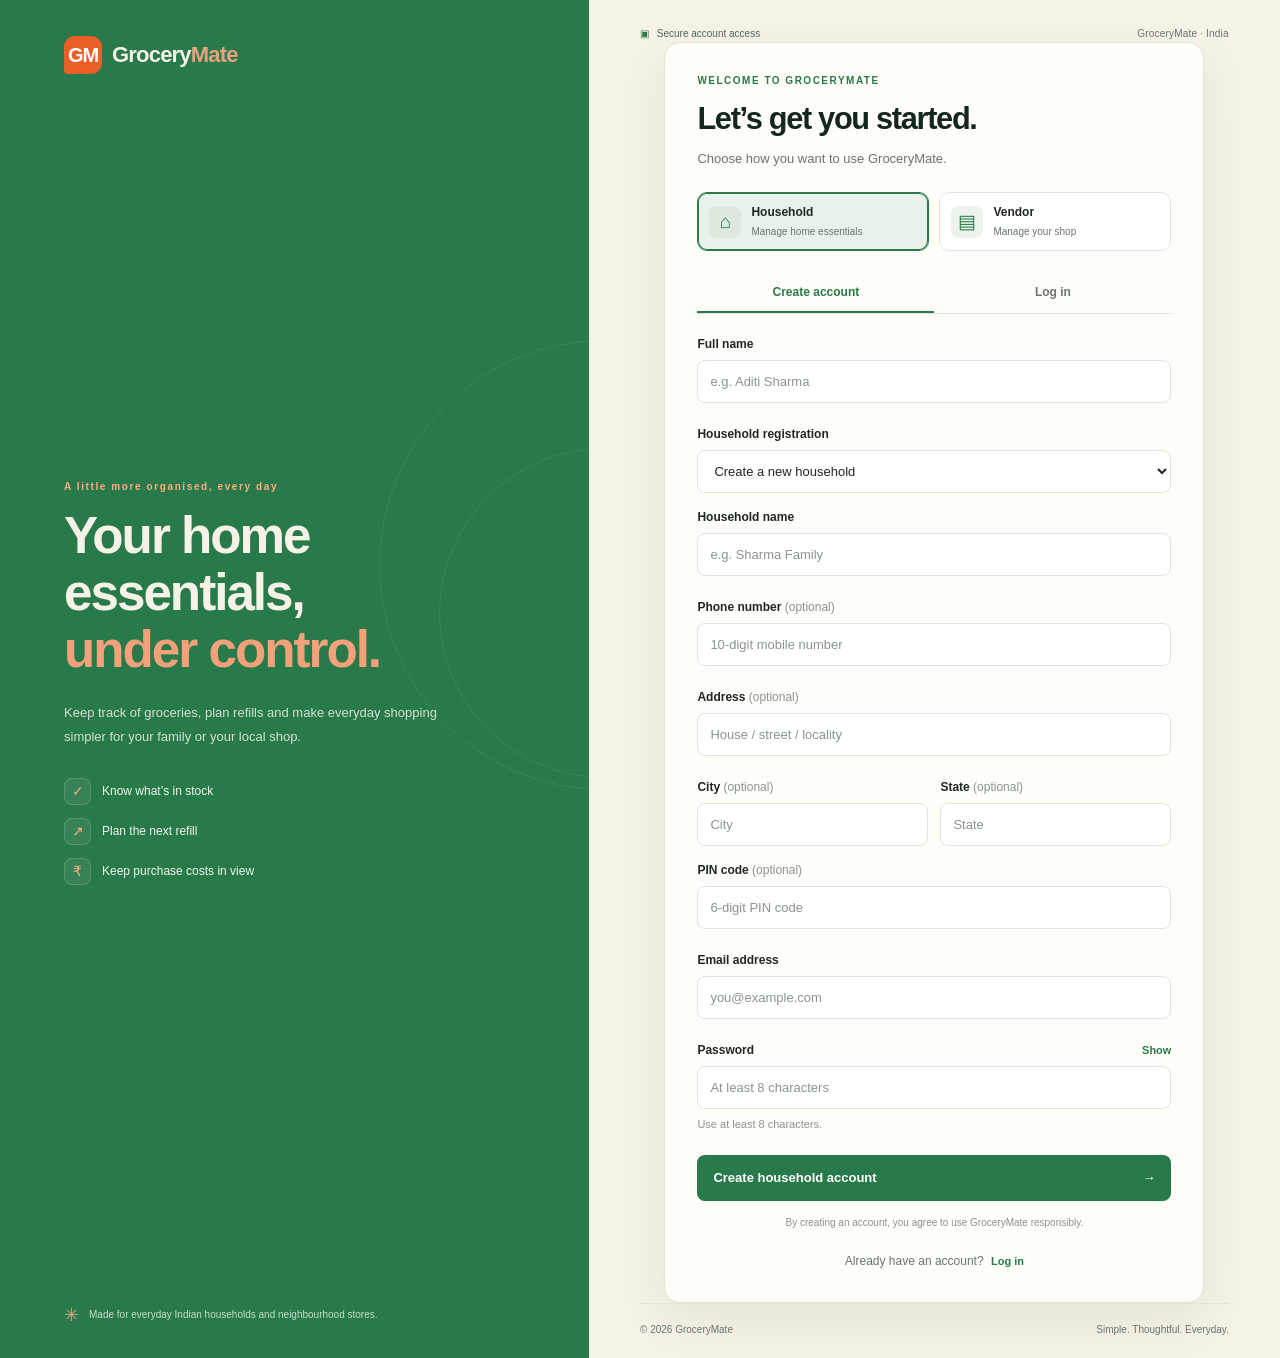
==== commit aa34ab19: "feat: implement catalog search endpoint and enhance dashboard UI" ====
--- a/src/main/resources/static/user-dashboard.html
+++ b/src/main/resources/static/user-dashboard.html
@@ -196,15 +196,31 @@
 
         <form id="requestItemForm">
             <div class="form-grid">
-                <div class="field">
+                <div class="field" style="position: relative;">
                     <label for="requestItemName">Item Name *</label>
                     <input
                         id="requestItemName"
                         name="requested_item_name"
                         maxlength="255"
                         required
-                        placeholder="e.g. Moong Dal">
-                </div>
+                        autocomplete="off"
+                        placeholder="e.g. gehun ka atta"
+                        aria-autocomplete="list"
+                        aria-controls="requestCatalogSuggestions"
+                        aria-expanded="false">
+
+                    <div
+                        id="requestCatalogSuggestions"
+                        role="listbox"
+                        aria-label="Catalog product suggestions"
+                        style="display: none; position: absolute; top: 100%; left: 0; right: 0; background: white; border: 1px solid #ccc; border-radius: 6px; max-height: 220px; overflow-y: auto; z-index: 1000;">
+                    </div>
+
+                    <small id="requestCatalogHint">
+                        Type at least 2 characters to search the product catalog.
+                    </small>
+                </div>
+
 
                 <div class="field">
                     <label for="requestQuantity">Quantity *</label>
@@ -306,10 +322,31 @@
 
         <form id="itemForm">
             <div class="form-grid">
-                <div class="field">
+                <div class="field" style="position: relative;">
                     <label for="itemName">Item Name *</label>
-                    <input id="itemName" name="item_name" maxlength="255" required placeholder="e.g. Atta">
-                </div>
+                    <input
+                        id="itemName"
+                        name="item_name"
+                        maxlength="255"
+                        required
+                        autocomplete="off"
+                        placeholder="Type e.g. gehun ka atta"
+                        aria-autocomplete="list"
+                        aria-controls="catalogSuggestions"
+                        aria-expanded="false">
+
+                    <div
+                        id="catalogSuggestions"
+                        role="listbox"
+                        aria-label="Product suggestions"
+                        style="display: none; position: absolute; top: 100%; left: 0; right: 0; background: white; border: 1px solid #ccc; border-radius: 6px; max-height: 220px; overflow-y: auto; z-index: 1000;">
+                    </div>
+
+                    <small id="catalogHint">
+                        Type at least 2 characters to search the product catalog.
+                    </small>
+                </div>
+
 
                 <div class="field">
                     <label for="quantity">Quantity Purchased *</label>
--- a/src/main/resources/static/dashboard.css
+++ b/src/main/resources/static/dashboard.css
@@ -1,3 +1,4 @@
+@import url('https://fonts.googleapis.com/css2?family=Bricolage+Grotesque:opsz,wght@12..96,600;12..96,700&family=Inter:wght@300;400;500;600;700&display=swap');
 
 /* =========================================================
    1. GLOBAL STYLES
@@ -1695,3 +1696,206 @@
         font-size: 10px;
     }
 }
+
+
+
+/* =========================================================
+   HOLLOW PINES THEME — GroceryMate User + Vendor Dashboards
+   Visual-only overrides. Existing structure and functionality retained.
+   ========================================================= */
+
+:root {
+  --hp-canvas: #f7f2e7;
+  --hp-ink: #192a22;
+  --hp-forest: #28513f;
+  --hp-forest-deep: #14271f;
+  --hp-ember: #e85f27;
+  --hp-ember-dark: #c94a1b;
+  --hp-muted: #68766d;
+  --hp-border: #ded7c9;
+  --hp-card: #fffdf8;
+  --hp-card-soft: #eee8dc;
+  --hp-success: #26734d;
+  --hp-danger: #b93c32;
+  --hp-radius: 18px;
+  --hp-shadow: 0 16px 42px rgba(25,42,34,.08);
+}
+
+html { scroll-behavior: smooth; scroll-padding-top: 110px; }
+body {
+  color: var(--hp-ink);
+  background: var(--hp-canvas);
+  font-family: 'Inter', sans-serif;
+  line-height: 1.65;
+}
+h1, h2, h3, h4, .stat-value, .stats p {
+  font-family: 'Bricolage Grotesque', sans-serif;
+  letter-spacing: -.025em;
+}
+h1 { font-weight: 700; }
+h2 { font-weight: 700; }
+h3 { font-weight: 600; }
+::selection { background: #e85f2738; color: var(--hp-forest-deep); }
+a { color: var(--hp-forest); }
+a:hover { color: var(--hp-ember-dark); }
+button, input, select, textarea { font-family: 'Inter', sans-serif; }
+button {
+  background: var(--hp-ember);
+  color: #fffaf3;
+  border: 1px solid transparent;
+  border-radius: 999px;
+  padding: 11px 19px;
+  font-weight: 700;
+  box-shadow: 0 5px 14px rgba(232,95,39,.12);
+  transition: transform .2s ease, background .2s ease, box-shadow .2s ease;
+}
+button:hover {
+  background: var(--hp-ember-dark);
+  transform: translateY(-1px);
+  box-shadow: 0 8px 18px rgba(232,95,39,.2);
+}
+button:active { transform: translateY(0); }
+button:focus-visible, a:focus-visible, input:focus-visible,
+select:focus-visible, textarea:focus-visible {
+  outline: 3px solid #e85f2766;
+  outline-offset: 3px;
+}
+input, select, textarea {
+  border: 1px solid var(--hp-border) !important;
+  border-radius: 12px !important;
+  background: #fffdf9 !important;
+  color: var(--hp-ink) !important;
+  min-height: 44px;
+  transition: border-color .2s ease, box-shadow .2s ease;
+}
+input:focus, select:focus, textarea:focus {
+  border-color: var(--hp-forest) !important;
+  box-shadow: 0 0 0 3px rgba(40,81,63,.11) !important;
+  outline: none;
+}
+label { color: var(--hp-ink); font-weight: 600; }
+section, article, .card, .panel {
+  transition: box-shadow .22s ease, border-color .22s ease, transform .22s ease;
+}
+header {
+  background: rgba(20,39,31,.97) !important;
+  color: var(--hp-canvas) !important;
+  border-bottom: 1px solid rgba(247,242,231,.14);
+  box-shadow: 0 8px 28px rgba(20,39,31,.12);
+  backdrop-filter: blur(14px);
+}
+header h1 { color: var(--hp-canvas) !important; }
+header a { color: var(--hp-canvas) !important; }
+header a:hover { color: #ffb18b !important; }
+.dashboard-nav {
+  background: transparent;
+}
+.dashboard-nav a {
+  border-radius: 999px;
+  padding: 8px 12px;
+  font-weight: 600;
+  transition: color .2s ease, background .2s ease;
+}
+.dashboard-nav a:hover { background: rgba(247,242,231,.1); color: #ffb18b; }
+main {
+  animation: hp-rise-in .55s ease both;
+}
+main > h2 {
+  color: var(--hp-forest-deep);
+  margin-top: 26px;
+}
+.stats {
+  gap: 16px;
+}
+.stats article, .stats > div, .analytics-stat, .analytics-chart-card,
+#household-management, #request-items, #request-items-section,
+#essentials, #alerts, #add-item, #spending-analytics,
+.household-members-section, .request-items-section, .notification-panel,
+section:has(> #productsBody), section:has(> #requestsList) {
+  background: var(--hp-card) !important;
+  border: 1px solid var(--hp-border) !important;
+  border-radius: var(--hp-radius) !important;
+  box-shadow: var(--hp-shadow);
+}
+.stats article:hover, .analytics-stat:hover, .analytics-chart-card:hover {
+  border-color: #c4b8a3 !important;
+  transform: translateY(-2px);
+}
+.stats h3, .analytics-stat h3 { color: var(--hp-muted); }
+.stats p, .stats article p {
+  color: var(--hp-forest) !important;
+  font-variant-numeric: tabular-nums;
+}
+form {
+  border-radius: var(--hp-radius);
+}
+.field { gap: 7px; }
+.form-grid { gap: 18px; }
+table {
+  border-collapse: separate;
+  border-spacing: 0;
+  background: var(--hp-card);
+  border-radius: 14px;
+  overflow: hidden;
+}
+thead, th {
+  background: var(--hp-forest) !important;
+  color: #fffaf3 !important;
+}
+th {
+  font-family: 'Inter', sans-serif;
+  font-size: 12px;
+  letter-spacing: .07em;
+  text-transform: uppercase;
+}
+td { border-color: var(--hp-border) !important; }
+tbody tr:nth-child(even) { background: #f4efe5; }
+tbody tr:hover { background: #eee7d9; }
+.table-scroll, .gm-table-wrap {
+  border: 1px solid var(--hp-border);
+  border-radius: 14px;
+  background: var(--hp-card);
+}
+.secondary, button.secondary {
+  background: var(--hp-card-soft) !important;
+  color: var(--hp-ink) !important;
+  border-color: var(--hp-border) !important;
+  box-shadow: none;
+}
+.secondary:hover, button.secondary:hover { background: #e4dccd !important; }
+.danger, .gm-button--danger { background: var(--hp-danger) !important; color: #fff !important; }
+.success, .gm-button--primary { background: var(--hp-forest) !important; color: #fffaf3 !important; }
+.gm-button--secondary { background: var(--hp-card-soft) !important; color: var(--hp-ink) !important; }
+.gm-modal { background: rgba(14,29,22,.66) !important; backdrop-filter: blur(5px); }
+.gm-modal__panel {
+  background: var(--hp-canvas) !important;
+  border: 1px solid var(--hp-border) !important;
+  border-radius: 22px !important;
+  box-shadow: 0 28px 80px rgba(0,0,0,.25) !important;
+}
+.gm-modal__panel h2, .gm-modal__panel h3 { color: var(--hp-forest-deep); }
+.notification-panel {
+  color: var(--hp-ink);
+  border: 1px solid var(--hp-border) !important;
+}
+.notification-badge { background: var(--hp-ember) !important; }
+.stock-dot.green { background: var(--hp-success); }
+.stock-dot.amber { background: #d97706; }
+.stock-dot.red { background: var(--hp-danger); }
+hr { border-color: var(--hp-border); }
+small, .muted, .analytics-description { color: var(--hp-muted); }
+@keyframes hp-rise-in {
+  from { opacity: 0; transform: translateY(9px); }
+  to { opacity: 1; transform: translateY(0); }
+}
+@media (prefers-reduced-motion: reduce) {
+  *, *::before, *::after { animation-duration: .01ms !important; animation-iteration-count: 1 !important; scroll-behavior: auto !important; transition-duration: .01ms !important; }
+}
+@media (max-width: 768px) {
+  body { line-height: 1.55; }
+  header { padding-left: 16px; padding-right: 16px; }
+  main { padding-left: 14px; padding-right: 14px; }
+  .dashboard-nav { gap: 6px; }
+  .dashboard-nav a { padding: 7px 10px; font-size: 13px; }
+  .stats { gap: 10px; }
+}
